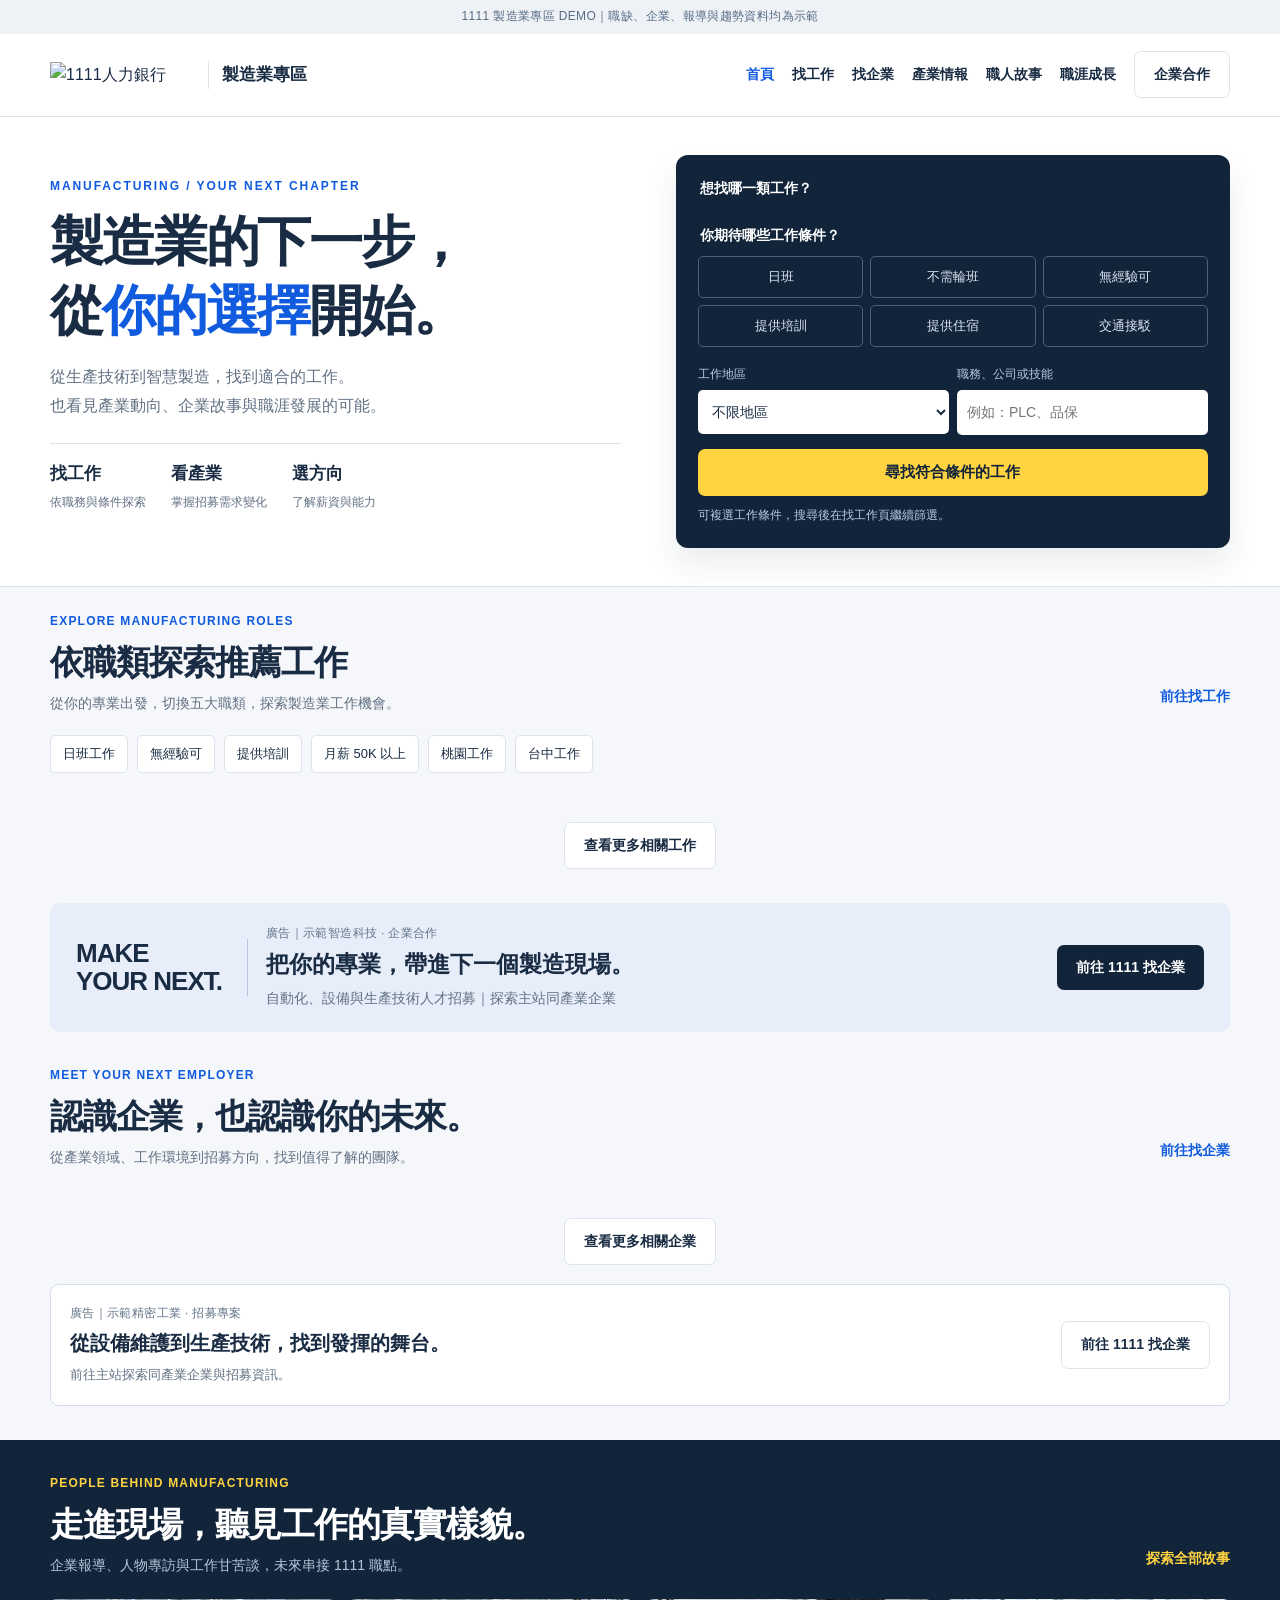
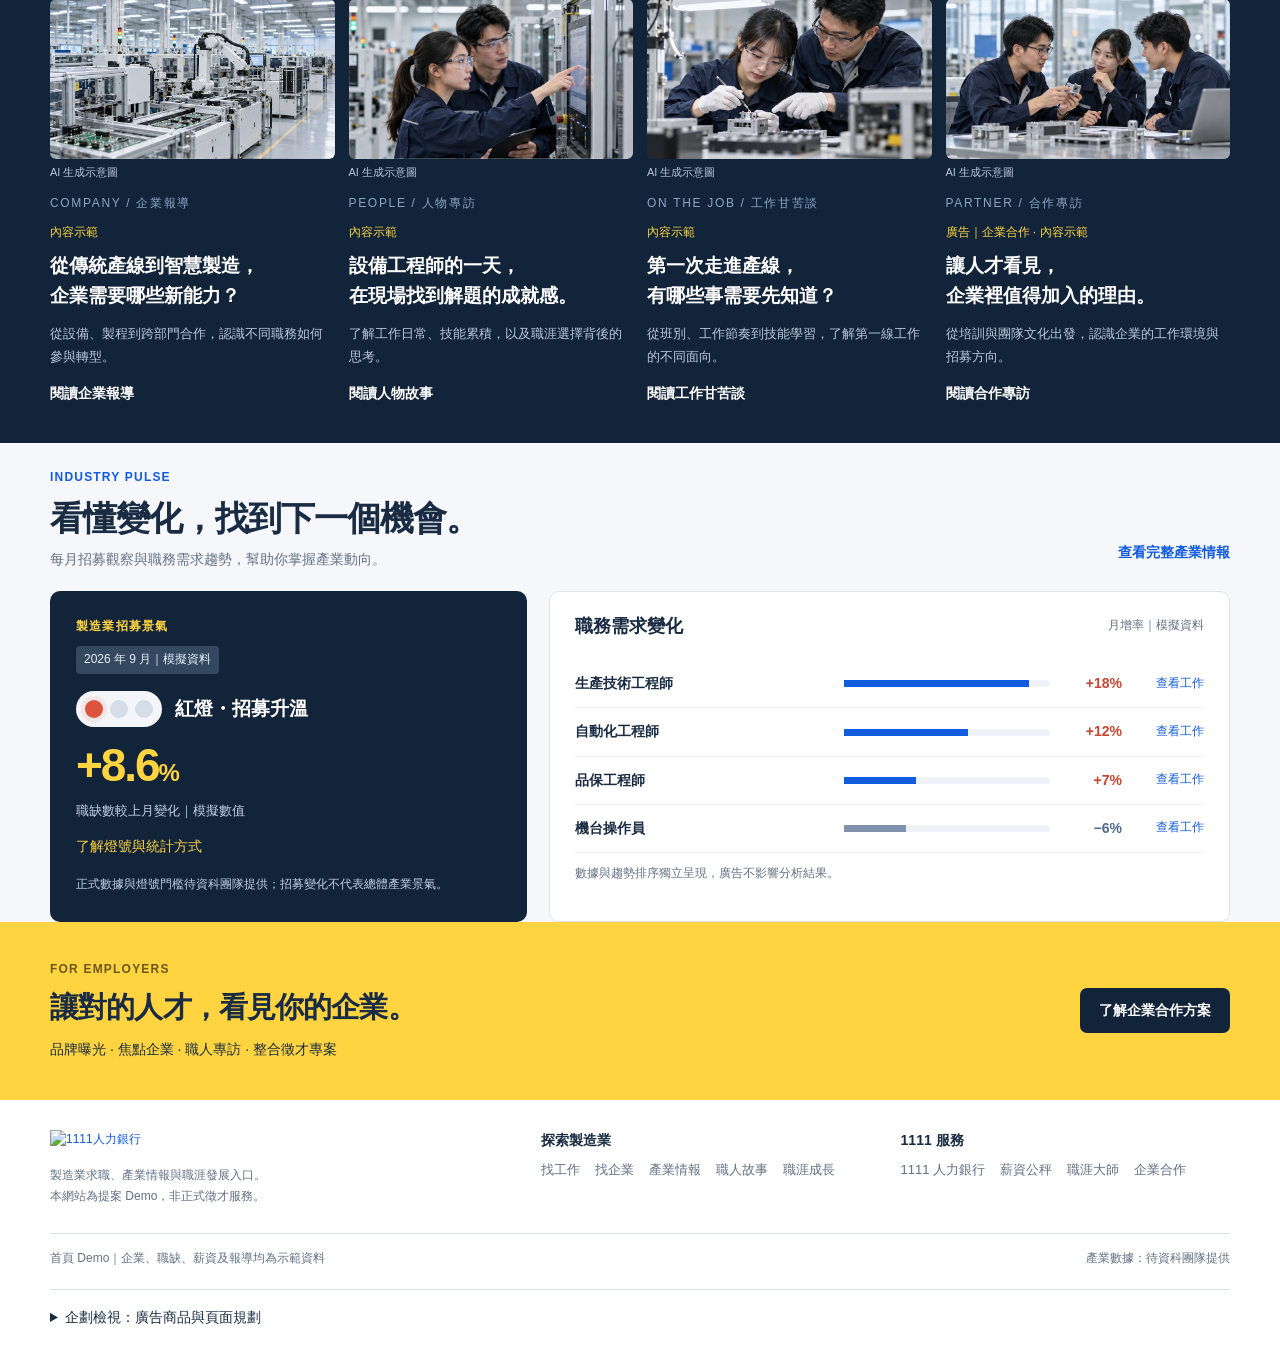
==== index.html @ cfe86ce2 "Add files via upload" ====
<!DOCTYPE html>
<html lang="zh-Hant">
<head>
<meta charset="UTF-8"><meta name="viewport" content="width=device-width, initial-scale=1">
<meta name="robots" content="noindex,nofollow"><meta name="description" content="1111 製造業專區 Demo：產業招募情報、職缺探索、企業故事與職涯成長。">
<title>1111 製造業專區｜製造業求職、產業情報與職涯發展</title>
<link rel="icon" href="data:image/svg+xml,%3Csvg xmlns='http://www.w3.org/2000/svg' viewBox='0 0 40 40'%3E%3Crect width='40' height='40' rx='8' fill='%2312243a'/%3E%3Ctext x='20' y='28' text-anchor='middle' font-family='sans-serif' font-size='25' font-weight='bold' fill='%23ffd440'%3EM%3C/text%3E%3C/svg%3E">
<style>

:root{--navy:#12243a;--blue:#115bdf;--yellow:#ffd440;--paper:#f3f5f8;--text:#192c43;--muted:#627184;--line:#dde4ed;--red:#c64430}*{box-sizing:border-box}html{scroll-behavior:smooth;scroll-padding-top:90px}body{margin:0;color:var(--text);background:#fff;font:16px/1.65 -apple-system,BlinkMacSystemFont,"Segoe UI","Noto Sans TC","Microsoft JhengHei",sans-serif}a{color:inherit;text-decoration:none}button,input,select{font:inherit}button,a,input,select{touch-action:manipulation}button{cursor:pointer}button:focus-visible,a:focus-visible,input:focus-visible,select:focus-visible,summary:focus-visible{outline:3px solid #eaa900;outline-offset:4px}button{border:0}h1,h2,h3,p{margin:0}h2{font-size:clamp(26px,3vw,34px);line-height:1.35;letter-spacing:-.03em}h3{font-size:20px;line-height:1.45}p{line-height:1.8}.wrap{width:min(1180px,calc(100% - 48px));margin:auto}.topnote{background:var(--navy);color:#d6e3f3;font-size:12px;padding:7px;text-align:center;letter-spacing:.03em}.header{position:sticky;top:0;z-index:20;background:rgba(255,255,255,.97);border-bottom:1px solid var(--line)}.headinner{min-height:78px;display:flex;align-items:center;justify-content:space-between;gap:20px}.brand{display:flex;align-items:center;gap:13px;flex-shrink:0}.logo{color:#d7262d;font-size:31px;font-weight:900;letter-spacing:-2px;line-height:1}.logo small{display:block;color:var(--text);font-size:10px;letter-spacing:2px;margin-top:6px}.brandtitle{border-left:1px solid var(--line);padding-left:13px;font-size:17px;font-weight:750}.nav{display:flex;align-items:center;gap:24px;font-size:14px;font-weight:650}.nav a:hover{color:var(--blue)}.btn{padding:11px 19px;border-radius:7px;display:inline-flex;justify-content:center;align-items:center;gap:8px;font-size:14px;font-weight:700;background:var(--navy);color:#fff;min-height:44px}.btn.blue{background:var(--blue)}.btn.yellow{background:var(--yellow);color:var(--navy)}.btn.outline{background:#fff;border:1px solid var(--line);color:var(--text)}.menu{display:none}.hero{background:var(--navy);color:#fff;padding:46px 0 35px}.herogrid{display:grid;grid-template-columns:1.4fr 1fr;gap:60px;align-items:center}.eyebrow{font-size:12px;letter-spacing:.16em;font-weight:750;color:#9aaec7;margin-bottom:15px}.hero h1{font-size:clamp(36px,4.6vw,57px);line-height:1.24;font-weight:850;letter-spacing:-.04em}.hero h1 span{color:var(--yellow)}.hero p{color:#c2cfde;margin-top:17px;max-width:560px}.herodata{border-left:1px solid #435469;padding:10px 0 10px 36px}.herodata .num{font-size:54px;line-height:1.2;letter-spacing:-.04em;font-weight:800;color:var(--yellow)}.herodata .num small{font-size:17px;color:#fff;letter-spacing:0;margin-left:10px}.herofoot{display:flex;gap:22px;margin-top:20px;font-size:14px;color:#c2cfde}.searchbox{margin-top:30px;padding:10px;background:white;border-radius:9px;display:grid;grid-template-columns:1.8fr 1fr auto;gap:10px;box-shadow:0 10px 25px #0002}.searchbox label{display:flex;align-items:center;gap:9px;color:var(--muted);padding-left:13px}.searchbox input,.searchbox select{width:100%;min-width:0;border:0;background:#fff;color:var(--text);padding:10px 4px;font-size:16px;outline-offset:0}.searchbox label+label{border-left:1px solid var(--line)}.popular{display:flex;gap:14px;flex-wrap:wrap;font-size:13px;color:#b8c8db;margin-top:15px;align-items:center}.popular button{padding:3px;background:transparent;color:#fff;font-size:13px;border-bottom:1px solid #536783}.main{background:var(--paper)}.brandad{background:#e6edf7;display:flex;align-items:center;justify-content:space-between;padding:25px 32px;border-radius:10px;gap:25px}.admark{font-size:12px;letter-spacing:.03em;color:#64758a;margin-bottom:5px}.brandad h3{font-size:24px}.brandad p{font-size:14px;color:var(--muted);margin-top:4px}.admonogram{font-size:36px;font-weight:850;border-right:1px solid #b5c5db;padding-right:25px;line-height:1.1;letter-spacing:-2px}.adleft{display:flex;gap:25px;align-items:center}.section{padding:58px 0}.section:first-child{padding-top:26px;padding-bottom:0}.sectop{display:flex;justify-content:space-between;align-items:flex-end;gap:20px;margin-bottom:25px}.sectop p{color:var(--muted);font-size:14px;margin-top:7px}.kicker{color:var(--blue);letter-spacing:.1em;font-size:12px;font-weight:800;margin-bottom:8px}.textlink{color:var(--blue);font-size:14px;font-weight:700;background:transparent;padding:8px 0;white-space:nowrap}.chip{font-size:12px;padding:4px 8px;border-radius:4px;background:#edf3fd;color:#315780;display:inline-block}.chip.ad{background:#fff2c9;color:#735606}.marketgrid{display:grid;grid-template-columns:.95fr 1.3fr;gap:22px}.panel{background:#fff;border:1px solid var(--line);border-radius:10px;padding:25px}.markethead{display:flex;justify-content:space-between;gap:8px;align-items:center;margin-bottom:21px}.markethead h3{font-size:18px}.lamp{display:flex;gap:13px;align-items:center}.lamps{display:flex;gap:7px;background:#f3f5f8;padding:9px;border-radius:30px}.lampdot{width:18px;height:18px;border-radius:50%;background:#d5dee8}.lampdot.hot{background:#dd543e;box-shadow:0 0 0 4px #dd543e19}.lampstrong{font-weight:750;font-size:23px}.bigvalue{font-size:52px;letter-spacing:-.045em;font-weight:800;line-height:1.25;margin-top:15px}.delta{color:var(--red);font-size:14px;font-weight:700}.fine{font-size:12px;color:var(--muted)}.spark{display:flex;height:88px;gap:14px;align-items:end;margin:19px 0 7px;border-bottom:1px solid var(--line)}.spark span{flex:1;background:#dce9fc;position:relative}.spark span:last-child{background:var(--blue)}.months{display:flex;justify-content:space-between;font-size:12px;color:var(--muted)}.trendrow{display:grid;grid-template-columns:135px 1fr 56px;gap:16px;align-items:center;padding:15px 0;border-bottom:1px solid #edf0f5;font-size:14px}.trendrow button{background:transparent;text-align:left;color:var(--text);padding:0;font-weight:650}.trendrow button:hover{color:var(--blue)}.track{background:#eff3f8;height:7px;border-radius:4px}.track i{display:block;height:100%;background:var(--blue);border-radius:4px}.rate{color:var(--red);text-align:right;font-weight:750}.rate.down{color:#506a8c}.method{font-size:12px;color:var(--muted);margin-top:15px}.tabs{display:flex;gap:8px;flex-wrap:wrap;margin-bottom:14px}.tabs button{background:#fff;color:#546274;padding:10px 16px;border:1px solid var(--line);border-radius:6px;font-size:14px}.tabs button[aria-pressed=true]{background:var(--navy);color:white;border-color:var(--navy)}.filters{display:flex;align-items:center;gap:18px;margin-bottom:21px;flex-wrap:wrap}.filters label{font-size:14px;display:flex;gap:7px;align-items:center}.filters input{width:16px;height:16px;accent-color:var(--blue)}.resultsnote{margin-left:auto;font-size:13px;color:var(--muted)}.jobgrid{display:grid;grid-template-columns:repeat(3,minmax(0,1fr));gap:16px}.job{background:white;border:1px solid var(--line);border-radius:9px;padding:23px;display:flex;flex-direction:column;align-items:flex-start;transition:transform .15s,box-shadow .15s}.job:hover{transform:translateY(-3px);box-shadow:0 10px 22px #163b6b0d}.job.sponsored{border-color:#e2cd85;background:#fffef8}.jobtop{display:flex;justify-content:space-between;gap:8px;width:100%;font-size:12px;color:var(--muted);margin-bottom:17px}.job h3{font-size:18px}.companyname{font-size:14px;color:var(--muted);margin:7px 0 12px}.salary{color:var(--blue);font-size:20px;font-weight:750;margin-bottom:10px}.jobmeta{font-size:13px;color:#67788b}.jobtags{display:flex;flex-wrap:wrap;gap:6px;margin:14px 0 20px}.jobtags span{padding:3px 7px;font-size:12px;background:#f2f5f9;color:#526579;border-radius:4px}.job .textlink{margin-top:auto}.empty{grid-column:1/-1;padding:35px;text-align:center;background:#fff;border:1px dashed var(--line);border-radius:9px}.salarystrip{display:grid;grid-template-columns:1fr 1fr;gap:30px;align-items:center;background:#e7edf7;border-radius:10px;padding:35px}.salarystrip p{font-size:14px;color:var(--muted);margin-top:10px}.salaryactions{display:flex;gap:12px;flex-wrap:wrap;justify-content:flex-end}.companies{display:grid;grid-template-columns:repeat(3,minmax(0,1fr));gap:18px}.companycard{border:1px solid var(--line);background:#fff;border-radius:10px;padding:24px}.companytop{display:flex;gap:12px;align-items:center;margin-bottom:20px}.letter{width:48px;height:48px;border:1px solid var(--line);border-radius:7px;display:grid;place-items:center;font-size:24px;font-weight:800;color:var(--blue);background:#f5f8fe}.companycard h3{font-size:19px}.companycard p{color:var(--muted);font-size:14px}.companybottom{border-top:1px solid var(--line);margin-top:20px;padding-top:13px;display:flex;align-items:center;justify-content:space-between;font-size:13px}.stories{background:var(--navy);color:#fff}.stories .kicker{color:var(--yellow)}.stories .sectop p{color:#b5c6db}.storygrid{display:grid;grid-template-columns:repeat(3,minmax(0,1fr));gap:25px}.story{padding:23px 0 0;border-top:2px solid #425a75}.story .category{font-size:12px;color:var(--yellow);margin-bottom:19px;display:block}.story h3{font-size:23px;min-height:66px}.story p{font-size:14px;color:#b8c9db;margin:15px 0 19px}.story button{color:#fff}.careergrid{display:grid;grid-template-columns:repeat(3,minmax(0,1fr));gap:20px}.careercard{padding:26px 0;border-top:2px solid var(--blue)}.careeridx{font-size:12px;letter-spacing:.12em;color:var(--muted);margin-bottom:14px}.careercard p{font-size:14px;color:var(--muted);margin:13px 0 20px}.sales{background:var(--yellow);padding:38px 0}.salesinner{display:flex;justify-content:space-between;align-items:center;gap:30px}.sales p{margin-top:10px;font-size:14px}.footer{background:#fff;padding:30px 0;color:var(--muted);font-size:12px}.footerrow{display:flex;justify-content:space-between;gap:20px;flex-wrap:wrap}.footer a{color:var(--blue)}details{margin-top:20px;border-top:1px solid var(--line);padding-top:16px}summary{cursor:pointer;color:var(--text);font-size:14px}table{border-collapse:collapse;width:100%;margin-top:16px;font-size:13px}td,th{text-align:left;border-bottom:1px solid var(--line);padding:11px}.tablewrap{overflow:auto}.skip{position:absolute;left:-9999px}.skip:focus{left:15px;top:15px;z-index:40;background:#fff;padding:10px}dialog{padding:0;border:0;border-radius:13px;max-width:600px;width:calc(100% - 30px);color:var(--text);max-height:85dvh;box-shadow:0 20px 80px #0003}dialog::backdrop{background:#0b1d36a8}.dialoghead{display:flex;justify-content:space-between;gap:20px;padding:23px 27px;border-bottom:1px solid var(--line)}.dialoghead h2{font-size:23px}.close{background:#eff3f8;border-radius:5px;padding:4px 11px;min-height:40px}.dialogbody{padding:25px 27px}.dialogbody p{margin-bottom:16px}.dialogbody ul{padding-left:22px}.dialogbody label{display:block;font-size:14px;margin:14px 0}.dialogbody input,.dialogbody select{width:100%;padding:10px;border:1px solid var(--line);border-radius:5px;margin-top:5px;background:white;color:var(--text)}.notice{background:#f1f5fb;padding:12px 16px;border-radius:6px;font-size:13px;margin-bottom:18px}.dialogactions{display:flex;gap:10px;flex-wrap:wrap;margin-top:20px}#inquiryStatus{margin-top:13px;font-size:14px;color:var(--blue)}@media(max-width:1000px){.nav{gap:14px}.brandtitle{font-size:15px}.herogrid{gap:25px}.herodata{padding-left:24px}.trendrow{grid-template-columns:110px 1fr 50px;gap:10px}}@media(max-width:780px){.nav{display:none;position:absolute;top:78px;left:0;right:0;background:#fff;padding:20px 24px;border-bottom:1px solid var(--line);flex-wrap:wrap}.nav.open{display:flex}.menu{display:inline-flex}.herogrid{grid-template-columns:1fr}.herodata{display:none}.hero{padding:35px 0 28px}.marketgrid{grid-template-columns:1fr}.jobgrid,.companies{grid-template-columns:repeat(2,minmax(0,1fr))}.storygrid,.careergrid{grid-template-columns:1fr}.story h3{min-height:0}.salarystrip{grid-template-columns:1fr}.salaryactions{justify-content:flex-start}.brandad{padding:24px}.admonogram{display:none}.salesinner{align-items:flex-start}.section{padding:40px 0}}@media(max-width:520px){.wrap{width:calc(100% - 32px)}.brandtitle{font-size:14px}.logo{font-size:27px}.searchbox{grid-template-columns:1fr}.searchbox label+label{border-left:0;border-top:1px solid var(--line)}.searchbox .btn{width:100%}.hero h1{font-size:36px}.hero p{font-size:14px}.brandad{display:block}.brandad .btn{margin-top:15px}.brandad h3{font-size:21px}.sectop{align-items:flex-start}.sectop .textlink{white-space:normal;max-width:90px;text-align:right;flex-shrink:0}.jobgrid,.companies{grid-template-columns:1fr}.panel{padding:21px}.markethead{flex-wrap:wrap}.trendrow{grid-template-columns:115px 1fr 51px;gap:7px}.salarystrip{padding:25px}.salesinner{display:block}.salesinner .btn{margin-top:20px}.resultsnote{width:100%;margin-left:0}.tabs button{padding:8px 11px}.bigvalue{font-size:45px}.footerrow{display:block}.footerrow p{margin-bottom:9px}}@media(prefers-reduced-motion:reduce){html{scroll-behavior:auto}.job{transition:none}}
.official-logo{display:block;width:138px;height:auto;flex-shrink:0}@media(max-width:1000px){.nav{gap:12px}.headinner{gap:12px}.official-logo{width:120px}}@media(max-width:520px){.official-logo{width:100px}.brand{gap:8px}.brandtitle{padding-left:8px;font-size:13px}.headinner{gap:8px}.menu{padding:9px 12px}}


/* 首頁 v2：多頁專區入口 */
body{background:#f5f7fa}.header{background:#fff}.headinner{min-height:82px}.nav{gap:18px}.nav a[aria-current=page]{color:var(--blue)}.official-logo{width:145px}.topnote{background:#eef2f7;color:#596c83}.hero{background:#fff;color:var(--text);padding:52px 0 48px;border-bottom:1px solid var(--line)}.herogrid{grid-template-columns:1.03fr 1fr;gap:55px;align-items:start}.hero h1{font-size:clamp(35px,4.2vw,54px);line-height:1.3;margin-top:8px}.hero h1 span{color:var(--blue)}.hero p{color:var(--muted);font-size:16px;max-width:470px}.hero .eyebrow{color:var(--blue);margin-bottom:10px}.hero-intro{padding-top:22px}.hero-caption{display:flex;gap:25px;margin-top:28px;border-top:1px solid var(--line);padding-top:22px}.hero-caption b{display:block;font-size:17px}.hero-caption span{font-size:12px;color:var(--muted)}.finder{background:var(--navy);padding:26px;border-radius:12px;color:#fff;box-shadow:0 16px 32px #152b4717}.finder fieldset{border:0;margin:0 0 15px;padding:0;min-width:0}.finder legend{font-size:14px;font-weight:750;margin-bottom:9px}.choice-grid{display:grid;grid-template-columns:repeat(3,minmax(0,1fr));gap:7px}.choice{display:block;position:relative;cursor:pointer}.choice input{position:absolute;left:10px;top:12px;opacity:0;width:1px;height:1px}.choice span{display:flex;align-items:center;justify-content:center;border:1px solid #4b607a;padding:9px 7px;border-radius:5px;font-size:13px;color:#dbe5f2;min-height:42px}.choice input:checked+span{background:var(--yellow);color:var(--navy);border-color:var(--yellow);font-weight:750}.choice input:focus-visible+span{outline:3px solid #fff;outline-offset:3px}.choice input:disabled+span{opacity:.5}.finder-bottom{display:grid;grid-template-columns:1fr 1fr;gap:8px;margin-top:18px}.finder input[type=search],.finder select{width:100%;min-width:0;background:#fff;border:0;border-radius:5px;color:var(--text);padding:11px 10px;font-size:14px;min-height:44px}.finder .label{font-size:12px;color:#b9c9df;display:block;margin-bottom:5px}.finder .btn{width:100%;margin-top:14px;font-size:15px}.finder .finder-note{font-size:12px;color:#b9c9df;margin-top:9px}.main{background:#f5f7fa}.section{padding:48px 0}.section:first-child{padding-top:25px}.adleft{gap:18px}.brandad{background:#e7eef9;min-height:126px}.admark{font-size:12px}.adnumber{font-size:12px;color:#607794;letter-spacing:.1em}.brandad .admonogram{font-size:26px;letter-spacing:-1px}.brandad h3{font-size:23px}.pulse{display:grid;grid-template-columns:1.05fr 1.5fr;gap:22px}.pulse-summary{background:var(--navy);color:#fff;padding:26px;border-radius:10px}.pulse-summary .kicker{color:var(--yellow)}.pulse-summary .bigvalue{color:var(--yellow);margin:10px 0 5px;font-size:46px}.pulse-summary p{color:#c0d0e3;font-size:13px}.pulse-summary .chip{background:#344860;color:#e7eff9}.pulse-summary a{color:var(--yellow);display:inline-block;margin-top:12px;font-size:14px}.pulse-table{padding:21px 25px}.trendrow{grid-template-columns:1.25fr 1fr 60px 70px;padding:12px 0;gap:12px}.trendrow a{font-weight:650}.trendrow .rowlink{color:var(--blue);font-size:12px;font-weight:500;text-align:right}.track i{border-radius:0}.trendrow .rate{font-size:14px}.pulse-table .method{margin-top:10px}.rolegrid{display:grid;grid-template-columns:repeat(6,minmax(0,1fr));gap:12px}.rolecard{background:#fff;padding:20px 14px;border:1px solid var(--line);border-radius:8px;display:flex;flex-direction:column;min-height:145px;transition:border-color .15s}.rolecard:hover{border-color:var(--blue)}.rolecard .roleindex{font-size:12px;letter-spacing:.08em;color:var(--blue);margin-bottom:19px}.rolecard h3{font-size:17px}.rolecard p{font-size:12px;color:var(--muted);margin-top:7px}.rolecard .rolebottom{color:var(--blue);font-size:12px;margin-top:auto;padding-top:13px}.jobgrid{grid-template-columns:repeat(3,minmax(0,1fr))}.job{padding:21px}.teaser-head{display:flex;justify-content:space-between;align-items:center;margin-bottom:19px;gap:15px}.teaser-head h3{font-size:20px}.teaser-head p{font-size:13px;color:var(--muted)}.job .textlink{display:block}.conditions{display:flex;gap:9px;flex-wrap:wrap;margin-bottom:19px}.conditions a{background:#fff;border:1px solid var(--line);padding:7px 12px;font-size:13px;border-radius:5px}.conditions a:hover{border-color:var(--blue);color:var(--blue)}.companycard.featured{border-color:#d8c273;background:#fffdf5}.companycard .companybottom a{color:var(--blue);font-size:14px;font-weight:650}.companycard .companytop{margin-bottom:14px}.companyroles{display:flex;flex-wrap:wrap;gap:6px;margin:17px 0}.companyroles a{font-size:12px;background:#edf2f9;color:#526b8c;padding:4px 7px;border-radius:4px}.companycard .letter{background:#fff}.sectorlinks{display:flex;flex-wrap:wrap;gap:8px;margin-bottom:20px}.sectorlinks a{padding:7px 12px;border:1px solid var(--line);border-radius:5px;font-size:13px;background:#fff}.storygrid{grid-template-columns:1.15fr 1fr 1fr}.story{border-top:1px solid #425a75}.story .story-no{display:block;color:#8da5c5;font-size:12px;letter-spacing:.14em;margin-bottom:16px}.story h3{min-height:65px;font-size:22px}.story .textlink{color:#fff;display:inline-block}.story .category{margin-bottom:10px}.careergrid{grid-template-columns:1.1fr 1fr 1fr}.salaryfeature{background:#fff;border:1px solid var(--line);padding:25px;border-radius:9px}.salaryfeature .kicker{font-size:12px}.salaryfeature p{font-size:14px;color:var(--muted);margin:13px 0 20px}.careercard{padding:24px;border:1px solid var(--line);border-radius:9px;background:#fff}.careercard p{margin:12px 0 20px}.learning-tags{display:flex;gap:7px;flex-wrap:wrap;margin-bottom:16px}.learning-tags span{font-size:12px;background:#f0f4fa;padding:3px 7px;border-radius:4px}.adstrip{border:1px solid #d4deea;background:#fff;display:flex;justify-content:space-between;gap:25px;padding:24px;border-radius:9px;align-items:center;margin-top:25px}.adstrip h3{font-size:20px}.adstrip p{font-size:13px;color:var(--muted);margin-top:5px}.footergrid{display:grid;grid-template-columns:1.4fr 1fr 1fr;gap:30px}.footerlinks a{display:inline-block;margin-right:15px;margin-top:9px;font-size:13px;color:var(--muted)}.footergrid h3{font-size:14px;color:var(--text)}.footer .official-logo{width:145px;margin-bottom:15px}.footer .subfooter{border-top:1px solid var(--line);margin-top:25px;padding-top:15px;display:flex;justify-content:space-between;gap:20px;flex-wrap:wrap}.footer .fine{font-size:12px}.footer .subfooter a{font-size:12px}.sales .kicker{color:#6b5818}.salesinner h2{font-size:29px}.page-crumb{font-size:12px;color:var(--muted);margin-bottom:20px}.meta-inline{font-size:12px;color:var(--muted)}.jobtop .chip{font-size:11px}
@media(max-width:1100px){.nav{gap:11px;font-size:13px}.official-logo{width:125px}.brandtitle{font-size:15px}.nav .btn{padding:9px 12px}.herogrid{gap:30px}.rolegrid{grid-template-columns:repeat(3,minmax(0,1fr))}.rolecard{min-height:115px}.rolecard .roleindex{margin-bottom:12px}}
@media(max-width:850px){.nav{display:none;top:82px}.nav.open{display:flex}.menu{display:inline-flex}.herogrid{grid-template-columns:1fr;gap:30px}.hero-intro{padding-top:0}.hero h1{font-size:43px}.hero{padding:35px 0}.hero-caption{margin-top:20px;padding-top:15px}.pulse{grid-template-columns:1fr}.pulse-summary{display:block}.jobgrid,.companies{grid-template-columns:repeat(2,minmax(0,1fr))}.storygrid,.careergrid{grid-template-columns:1fr}.story h3{min-height:0}.footergrid{grid-template-columns:1fr 1fr}.footergrid>div:first-child{grid-column:1/-1}.salaryfeature{padding:24px}.section{padding:38px 0}}
@media(max-width:520px){.wrap{width:calc(100% - 32px)}.official-logo{width:105px}.brandtitle{font-size:13px}.hero h1{font-size:35px}.hero-intro p{font-size:14px}.hero-caption{gap:17px}.hero-caption b{font-size:15px}.hero-caption span{font-size:11px}.finder{padding:20px}.choice-grid{grid-template-columns:repeat(2,minmax(0,1fr))}.choice span{font-size:13px}.finder-bottom{grid-template-columns:1fr}.rolegrid{grid-template-columns:repeat(2,minmax(0,1fr))}.jobgrid,.companies{grid-template-columns:1fr}.sectop{display:block}.sectop .textlink{max-width:none;text-align:left;display:inline-block;margin-top:8px}.trendrow{grid-template-columns:1fr 50px 66px;gap:8px}.trendrow .track{display:none}.pulse-table{padding:20px}.brandad{padding:22px}.admonogram{display:none}.brandad h3{font-size:21px}.brandad .btn{margin-top:14px}.adstrip{display:block}.adstrip .btn{margin-top:15px}.teaser-head{display:block}.teaser-head a{display:inline-block;margin-top:7px}.footergrid{gap:22px}.salesinner h2{font-size:26px}.hero-caption span{font-size:12px}}


/* 精簡卡片密度：桌機四欄 */
.section{padding:34px 0}.sectop{margin-bottom:19px}.sectop p{margin-top:5px}.rolegrid,.jobgrid,.companies,.storygrid,.careergrid{grid-template-columns:repeat(4,minmax(0,1fr));gap:14px}.rolecard{padding:14px;min-height:106px}.rolecard .roleindex{margin-bottom:8px;font-size:11px}.rolecard h3{font-size:16px}.rolecard p{margin-top:3px}.rolecard .rolebottom{padding-top:7px}.job{padding:16px}.jobtop{margin-bottom:10px;flex-wrap:wrap;gap:5px}.job h3{font-size:17px}.companyname{margin:5px 0 8px}.salary{font-size:19px;margin-bottom:6px}.jobtags{margin:10px 0 10px;gap:5px}.job .textlink{padding:4px 0}.companycard{padding:16px}.companycard h3{font-size:17px}.companytop{gap:9px}.companycard .companytop{margin-bottom:9px}.companycard .letter{width:39px;height:39px;font-size:21px;flex-shrink:0}.companycard p{font-size:13px;line-height:1.7}.companyroles{margin:10px 0;gap:5px}.companybottom{margin-top:11px;padding-top:9px;gap:8px;flex-wrap:wrap}.companycard .companybottom a{font-size:13px}.story{padding-top:16px}.story .story-no{margin-bottom:9px}.story .category{margin-bottom:8px}.story h3{font-size:19px;min-height:0;line-height:1.6}.story p{margin:10px 0 10px;font-size:13px}.story .textlink{padding:4px 0}.careercard,.salaryfeature{padding:18px}.careeridx{margin-bottom:9px;font-size:11px}.careercard h3,.salaryfeature h3{font-size:19px}.careercard p,.salaryfeature p{font-size:13px;margin:9px 0 14px;line-height:1.75}.salaryfeature .btn,.careercard .btn{font-size:13px;padding:9px 12px}.adstrip{margin-top:19px;padding:19px}.brandad{padding:21px 26px;min-height:108px}.hero{padding:38px 0}.finder{padding:22px}.hero-caption{margin-top:22px;padding-top:16px}
@media(max-width:1100px){.nav{display:none;top:82px}.nav.open{display:flex}.menu{display:inline-flex}.jobgrid,.companies,.storygrid,.careergrid{grid-template-columns:repeat(2,minmax(0,1fr))}.rolegrid{grid-template-columns:repeat(4,minmax(0,1fr))}}
@media(max-width:650px){.rolegrid{grid-template-columns:repeat(2,minmax(0,1fr))}.jobgrid,.companies,.careergrid{grid-template-columns:repeat(2,minmax(0,1fr))}.storygrid{grid-template-columns:1fr}.section{padding:28px 0}.jobtop{font-size:11px}.companytop{flex-wrap:wrap}.brandad{padding:20px}.salary{font-size:17px}.companybottom{align-items:flex-start}.careercard .btn,.salaryfeature .btn{padding:9px 10px}.finder{padding:19px}}
@media(max-width:420px){.jobgrid,.companies,.careergrid{grid-template-columns:1fr}.companytop{flex-wrap:nowrap}.hero{padding:28px 0}.hero-caption{gap:14px}.finder{padding:18px}.section{padding:26px 0}}


/* 首頁 v4：職類優先與廣告推薦頁籤 */
.jobtabs{display:flex;gap:7px;flex-wrap:wrap;margin:18px 0 11px}.jobtabs button{background:#fff;border:1px solid var(--line);border-radius:5px;padding:10px 16px;color:var(--text);font-size:14px;font-weight:650;min-height:44px}.jobtabs button[aria-selected=true]{background:var(--navy);border-color:var(--navy);color:#fff}.jobs-more{display:flex;justify-content:center;margin-top:18px}#homeJobCount{margin-bottom:12px;font-size:12px;color:var(--muted)}.job.sponsored{background:#fff;border-color:var(--line)}.job.sponsored:hover{border-color:#c6ad50}.story-image-wrap{position:relative;margin:0 0 13px}.story-image{aspect-ratio:16/9;width:100%;background-image:url('assets/images/manufacturing-stories.png');background-size:200% 200%;background-repeat:no-repeat;background-color:#cad4e0;border-radius:6px}.image-factory{background-position:0 0}.image-engineers{background-position:100% 0}.image-training{background-position:0 100%}.image-team{background-position:100% 100%}.image-credit{font-size:11px;color:#b6c7de;display:block;margin-top:4px}.story{border-top:0;padding-top:0}.story .story-no{margin-top:7px}.story .category{font-size:12px}.stories .sectop{margin-bottom:21px}@media(max-width:520px){.jobtabs button{padding:9px 12px;font-size:13px}.story-image{aspect-ratio:16/9}.jobtabs{gap:6px}}

</style>
</head>

<body>
<a class="skip" href="#opportunities">跳至工作機會入口</a>
<div class="topnote">1111 製造業專區 DEMO｜職缺、企業、報導與趨勢資料均為示範</div>
<header class="header"><div class="wrap headinner"><a href="index.html" class="brand" aria-label="1111製造業專區首頁"><img class="official-logo" src="https://www.1111.com.tw/_nuxt/logo.B8-ho3f5.svg" alt="1111人力銀行"><span class="brandtitle">製造業專區</span></a><button class="btn outline menu" id="menuButton" aria-expanded="false" aria-controls="mainNav">選單</button><nav class="nav" id="mainNav" aria-label="主要導覽"><a href="index.html" aria-current="page">首頁</a><a href="jobs.html">找工作</a><a href="companies.html">找企業</a><a href="trends.html">產業情報</a><a href="articles.html">職人故事</a><a href="career.html">職涯成長</a><a class="btn outline" href="business.html">企業合作</a></nav></div></header>
<main>
<section class="hero"><div class="wrap herogrid"><div class="hero-intro"><div class="eyebrow">MANUFACTURING / YOUR NEXT CHAPTER</div><h1>製造業的下一步，<br>從<span>你的選擇</span>開始。</h1><p>從生產技術到智慧製造，找到適合的工作。<br>也看見產業動向、企業故事與職涯發展的可能。</p><div class="hero-caption"><div><b>找工作</b><span>依職務與條件探索</span></div><div><b>看產業</b><span>掌握招募需求變化</span></div><div><b>選方向</b><span>了解薪資與能力</span></div></div></div>
<form class="finder" action="jobs.html" method="get" id="homeSearch"><fieldset><legend>想找哪一類工作？</legend><div class="choice-grid" id="homeTopicChoices"></div></fieldset>
<fieldset><legend>你期待哪些工作條件？</legend><div class="choice-grid"><label class="choice"><input type="checkbox" name="conditions" value="day-shift"><span>日班</span></label><label class="choice"><input type="checkbox" name="conditions" value="no-rotation"><span>不需輪班</span></label><label class="choice"><input type="checkbox" name="conditions" value="entry-level"><span>無經驗可</span></label><label class="choice"><input type="checkbox" name="conditions" value="training"><span>提供培訓</span></label><label class="choice"><input type="checkbox" name="conditions" value="dormitory"><span>提供住宿</span></label><label class="choice"><input type="checkbox" name="conditions" value="shuttle"><span>交通接駁</span></label></div></fieldset>
<div class="finder-bottom"><label><span class="label">工作地區</span><select name="region" aria-label="工作地區"><option value="">不限地區</option><option>桃園市</option><option>新竹縣</option><option>新竹市</option><option>台中市</option><option>台南市</option><option>高雄市</option></select></label><label><span class="label">職務、公司或技能</span><input type="search" name="keyword" placeholder="例如：PLC、品保" aria-label="職務公司或技能關鍵字"></label></div><button class="btn yellow" type="submit">尋找符合條件的工作</button><p class="finder-note">可複選工作條件，搜尋後在找工作頁繼續篩選。</p></form></div></section>
<div class="main">
<section class="section" id="opportunities"><div class="wrap"><div class="sectop"><div><div class="kicker">EXPLORE MANUFACTURING ROLES</div><h2>依職類探索推薦工作</h2><p>從你的專業出發，切換五大職類，探索製造業工作機會。</p></div><a class="textlink" href="jobs.html">前往找工作</a></div><div><div class="conditions"><a href="jobs.html?conditions=day-shift">日班工作</a><a href="jobs.html?conditions=entry-level">無經驗可</a><a href="jobs.html?conditions=training">提供培訓</a><a href="jobs.html?salaryMin=50000">月薪 50K 以上</a><a href="jobs.html?region=桃園市">桃園工作</a><a href="jobs.html?region=台中市">台中工作</a></div><div class="jobtabs" role="tablist" aria-label="推薦工作職類" id="homeJobTabs"></div><p class="count" id="homeJobCount" role="status"></p><div class="jobgrid" id="homeJobs" role="tabpanel" aria-label="推薦工作"></div><div class="jobs-more"><a class="btn outline" id="homeJobsMore" href="jobs.html">查看更多相關工作</a></div></div></div></section>
<section class="section"><div class="wrap brandad"><div class="adleft"><div class="admonogram">MAKE<br>YOUR NEXT.</div><div><div class="admark">廣告｜示範智造科技 · 企業合作</div><h3>把你的專業，帶進下一個製造現場。</h3><p>自動化、設備與生產技術人才招募｜探索主站同產業企業</p></div></div><a class="btn" href="https://www.1111.com.tw/search/corp?t0=111200">前往 1111 找企業</a></div></section>
<section class="section" id="companies" style="padding-top:0"><div class="wrap"><div class="sectop"><div><div class="kicker">MEET YOUR NEXT EMPLOYER</div><h2>認識企業，也認識你的未來。</h2><p>從產業領域、工作環境到招募方向，找到值得了解的團隊。</p></div><a class="textlink" href="companies.html">前往找企業</a></div><div class="jobtabs" role="tablist" aria-label="推薦企業產業" id="homeCompanyTabs"></div><p class="count" id="homeCompanyCount" role="status"></p><div class="companies" id="homeCompanies" role="tabpanel" aria-label="推薦企業"></div><div class="jobs-more"><a class="btn outline" id="homeCompaniesMore" href="companies.html">查看更多相關企業</a></div><div class="adstrip"><div><div class="admark">廣告｜示範精密工業 · 招募專案</div><h3>從設備維護到生產技術，找到發揮的舞台。</h3><p>前往主站探索同產業企業與招募資訊。</p></div><a class="btn outline" href="https://www.1111.com.tw/search/corp?t0=111200">前往 1111 找企業</a></div></div></section>
</div>
<section class="section stories" id="stories"><div class="wrap"><div class="sectop"><div><div class="kicker">PEOPLE BEHIND MANUFACTURING</div><h2>走進現場，聽見工作的真實樣貌。</h2><p>企業報導、人物專訪與工作甘苦談，未來串接 1111 職點。</p></div><a class="textlink" style="color:var(--yellow)" href="articles.html">探索全部故事</a></div><div class="storygrid"><article class="story"><div class="story-image-wrap"><div class="story-image image-factory" role="img" aria-label="製造業工作場景 AI 示意圖"></div><span class="image-credit">AI 生成示意圖</span></div><span class="story-no">COMPANY / 企業報導</span><span class="category">內容示範</span><h3>從傳統產線到智慧製造，<br>企業需要哪些新能力？</h3><p>從設備、製程到跨部門合作，認識不同職務如何參與轉型。</p><a class="textlink" href="article.html?id=smart-factory">閱讀企業報導</a></article><article class="story"><div class="story-image-wrap"><div class="story-image image-engineers" role="img" aria-label="製造業工作場景 AI 示意圖"></div><span class="image-credit">AI 生成示意圖</span></div><span class="story-no">PEOPLE / 人物專訪</span><span class="category">內容示範</span><h3>設備工程師的一天，<br>在現場找到解題的成就感。</h3><p>了解工作日常、技能累積，以及職涯選擇背後的思考。</p><a class="textlink" href="article.html?id=equipment-engineer">閱讀人物故事</a></article><article class="story"><div class="story-image-wrap"><div class="story-image image-training" role="img" aria-label="製造業工作場景 AI 示意圖"></div><span class="image-credit">AI 生成示意圖</span></div><span class="story-no">ON THE JOB / 工作甘苦談</span><span class="category">內容示範</span><h3>第一次走進產線，<br>有哪些事需要先知道？</h3><p>從班別、工作節奏到技能學習，了解第一線工作的不同面向。</p><a class="textlink" href="article.html?id=first-production-job">閱讀工作甘苦談</a></article><article class="story"><div class="story-image-wrap"><div class="story-image image-team" role="img" aria-label="製造業工作場景 AI 示意圖"></div><span class="image-credit">AI 生成示意圖</span></div><span class="story-no">PARTNER / 合作專訪</span><span class="category">廣告｜企業合作 · 內容示範</span><h3>讓人才看見，<br>企業裡值得加入的理由。</h3><p>從培訓與團隊文化出發，認識企業的工作環境與招募方向。</p><a class="textlink" href="article.html?id=employer-story">閱讀合作專訪</a></article></div></div></section>
<div class="main">
<section class="section" id="market"><div class="wrap"><div class="sectop"><div><div class="kicker">INDUSTRY PULSE</div><h2>看懂變化，找到下一個機會。</h2><p>每月招募觀察與職務需求趨勢，幫助你掌握產業動向。</p></div><a class="textlink" href="trends.html">查看完整產業情報</a></div><div class="pulse"><article class="pulse-summary"><div class="kicker">製造業招募景氣</div><span class="chip">2026 年 9 月｜模擬資料</span><div class="lamp" style="margin-top:17px"><div class="lamps" aria-hidden="true"><span class="lampdot hot"></span><span class="lampdot"></span><span class="lampdot"></span></div><span style="font-size:19px;font-weight:750">紅燈・招募升溫</span></div><div class="bigvalue">+8.6<span style="font-size:24px">%</span></div><p>職缺數較上月變化｜模擬數值</p><a href="trends.html#method">了解燈號與統計方式</a><p style="font-size:12px;margin-top:15px">正式數據與燈號門檻待資科團隊提供；招募變化不代表總體產業景氣。</p></article><article class="panel pulse-table"><div class="markethead"><h3>職務需求變化</h3><span class="fine">月增率｜模擬資料</span></div><div class="trendrow"><a href="jobs.html?keyword=生產技術工程師">生產技術工程師</a><div class="track"><i style="width:90%"></i></div><span class="rate">+18%</span><a class="rowlink" href="jobs.html?keyword=生產技術工程師">查看工作</a></div><div class="trendrow"><a href="jobs.html?category=自動化">自動化工程師</a><div class="track"><i style="width:60%"></i></div><span class="rate">+12%</span><a class="rowlink" href="jobs.html?category=自動化">查看工作</a></div><div class="trendrow"><a href="jobs.html?category=品保品管">品保工程師</a><div class="track"><i style="width:35%"></i></div><span class="rate">+7%</span><a class="rowlink" href="jobs.html?category=品保品管">查看工作</a></div><div class="trendrow"><a href="jobs.html?keyword=機台操作">機台操作員</a><div class="track"><i style="width:30%;background:#8193ac"></i></div><span class="rate down">−6%</span><a class="rowlink" href="jobs.html?keyword=機台操作">查看工作</a></div><p class="method">數據與趨勢排序獨立呈現，廣告不影響分析結果。</p></article></div></div></section>
</div>

<section class="sales"><div class="wrap salesinner"><div><div class="kicker">FOR EMPLOYERS</div><h2>讓對的人才，看見你的企業。</h2><p>品牌曝光 · 焦點企業 · 職人專訪 · 整合徵才專案</p></div><a class="btn" href="business.html">了解企業合作方案</a></div></section>
</main>
<footer class="footer"><div class="wrap"><div class="footergrid"><div><a href="https://www.1111.com.tw/" target="_blank" rel="noopener noreferrer"><img class="official-logo" src="https://www.1111.com.tw/_nuxt/logo.B8-ho3f5.svg" alt="1111人力銀行"></a><p>製造業求職、產業情報與職涯發展入口。</p><p class="fine">本網站為提案 Demo，非正式徵才服務。</p></div><div><h3>探索製造業</h3><div class="footerlinks"><a href="jobs.html">找工作</a><a href="companies.html">找企業</a><a href="trends.html">產業情報</a><a href="articles.html">職人故事</a><a href="career.html">職涯成長</a></div></div><div><h3>1111 服務</h3><div class="footerlinks"><a href="https://www.1111.com.tw/" target="_blank" rel="noopener noreferrer">1111 人力銀行</a><a href="https://salary.1111.com.tw/17sp/" target="_blank" rel="noopener noreferrer">薪資公秤</a><a href="https://careermaster.1111.com.tw/" target="_blank" rel="noopener noreferrer">職涯大師</a><a href="business.html">企業合作</a></div></div></div><div class="subfooter"><span>首頁 Demo｜企業、職缺、薪資及報導均為示範資料</span><span>產業數據：待資科團隊提供</span></div><details><summary>企劃檢視：廣告商品與頁面規劃</summary><div class="tablewrap"><table><thead><tr><th>首頁版位</th><th>銷售商品</th><th>點擊目的地</th></tr></thead><tbody><tr><td>A01 首屏下品牌橫幅</td><td>品牌檔期／整合徵才專案</td><td>1111 主站企業</td></tr><tr><td>A02 職類頁籤推薦職缺</td><td>五組職類 × 八個曝光位置，可按職類／位置售賣</td><td>1111 主站職缺</td></tr><tr><td>A03 焦點企業</td><td>企業月包＋內容＋職缺</td><td>1111 主站企業</td></tr><tr><td>A04 企業招募專案橫幅</td><td>主題徵才曝光</td><td>1111 主站企業</td></tr><tr><td>A05 原生合作專訪</td><td>內容製作＋首頁露出</td><td>文章內頁＋企業與工作</td></tr></tbody></table></div><p style="margin-top:14px">完整找工作、找企業、產業情報、文章與職涯功能規劃為獨立頁面；首頁保留精選與導流。統計燈號與趨勢排序不作為付費曝光商品。</p></details></div></footer>
<script src="assets/data.js?v=topics-20261003"></script>
<script>
'use strict';
// 全站相同的 category / region / conditions / keyword 參數供後續獨立頁接續使用。
const escapeHTML=s=>String(s).replace(/[&<>"']/g,c=>({'&':'&amp;','<':'&lt;','>':'&gt;','"':'&quot;',"'":'&#39;'}[c]));
function jobsURL(params){return 'jobs.html?'+new URLSearchParams(params).toString();}

const HOME_DATA=window.DEMO_DATA,MAIN_LINKS=window.DEMO_LINKS;
document.getElementById('homeTopicChoices').innerHTML=HOME_DATA.topicGroups.map((g,i)=>`<label class="choice"><input type="radio" name="topic" value="${g.id}" ${i===0?'checked':''}><span>${escapeHTML(g.name)}</span></label>`).join('');
const tabList=document.getElementById('homeJobTabs');
let activeGroup='production';
function renderHomeJobs(groupId){
 const group=HOME_DATA.topicGroups.find(g=>g.id===groupId)||HOME_DATA.topicGroups[0]; activeGroup=group.id;
 tabList.innerHTML=HOME_DATA.topicGroups.map(g=>`<button type="button" role="tab" id="jobtab-${g.id}" aria-controls="homeJobs" aria-selected="${g.id===activeGroup}" tabindex="${g.id===activeGroup?'0':'-1'}" data-job-group="${g.id}">${g.name}</button>`).join('');
 const placements=HOME_DATA.homeJobPlacements[group.id];
 document.getElementById('homeJobs').setAttribute('aria-labelledby','jobtab-'+group.id);
 document.getElementById('homeJobCount').textContent=group.name+' · '+placements.length+' 個推薦曝光位置 · 示範廣告';
 document.getElementById('homeJobs').innerHTML=placements.map(p=>{const j=HOME_DATA.jobs.find(j=>j.id===p.job),c=HOME_DATA.companies.find(c=>c.id===j.company),detail=MAIN_LINKS.job(j);return `<article class="job sponsored" data-placement="${p.placement}"><div class="jobtop"><span>${j.region}</span><span class="chip ad">廣告｜推薦職缺</span></div><h3><a href="${escapeHTML(detail)}">${escapeHTML(j.title)}</a></h3><p class="companyname"><a href="${escapeHTML(MAIN_LINKS.company(c))}">${c.name}</a></p><div class="salary">${j.min.toLocaleString('zh-TW')}–${j.max.toLocaleString('zh-TW')}<span style="font-size:12px;font-weight:400"> 元／月</span></div><p class="jobmeta">${j.shift} · ${j.experience}</p><div class="jobtags">${j.tags.map(t=>`<span>${escapeHTML(t)}</span>`).join('')}</div><a class="textlink" href="${escapeHTML(detail)}">前往 1111 找相關工作</a></article>`;}).join('');
 document.getElementById('homeJobsMore').href='jobs.html?'+new URLSearchParams({topic:group.id}).toString();
}
tabList.addEventListener('click',e=>{const b=e.target.closest('[data-job-group]');if(b){renderHomeJobs(b.dataset.jobGroup);document.getElementById('jobtab-'+activeGroup).focus();}});
tabList.addEventListener('keydown',e=>{if(!['ArrowLeft','ArrowRight','Home','End'].includes(e.key))return;e.preventDefault();const groups=HOME_DATA.topicGroups,index=groups.findIndex(g=>g.id===activeGroup);let next=e.key==='Home'?0:e.key==='End'?groups.length-1:(index+(e.key==='ArrowRight'?1:-1)+groups.length)%groups.length;renderHomeJobs(groups[next].id);document.getElementById('jobtab-'+activeGroup).focus();});
renderHomeJobs(activeGroup);
const companyTabs=document.getElementById('homeCompanyTabs');
let activeIndustry='smart';
function renderHomeCompanies(groupId){
 const group=HOME_DATA.homeCompanyGroups.find(g=>g.id===groupId)||HOME_DATA.homeCompanyGroups[0];activeIndustry=group.id;
 companyTabs.innerHTML=HOME_DATA.homeCompanyGroups.map(g=>`<button type="button" role="tab" id="companytab-${g.id}" aria-controls="homeCompanies" aria-selected="${g.id===activeIndustry}" tabindex="${g.id===activeIndustry?'0':'-1'}" data-company-group="${g.id}">${g.name}</button>`).join('');
 const placements=HOME_DATA.homeCompanyPlacements[group.id];
 document.getElementById('homeCompanies').setAttribute('aria-labelledby','companytab-'+group.id);
 document.getElementById('homeCompanyCount').textContent=group.name+' · '+placements.length+' 個推薦曝光位置 · 企業均為示範';
 document.getElementById('homeCompanies').innerHTML=placements.map(p=>{const c=HOME_DATA.companies.find(c=>c.id===p.company);return `<article class="companycard featured" data-placement="${p.placement}"><div class="companytop"><span class="letter" aria-hidden="true">${escapeHTML(c.letter)}</span><div><h3><a href="${escapeHTML(MAIN_LINKS.company(c))}">${escapeHTML(c.name)}</a></h3><span class="fine">${escapeHTML(c.industry)} · ${escapeHTML(c.region)}</span></div></div><span class="chip ad">廣告｜焦點企業</span><p style="margin-top:9px">探索${escapeHTML(c.industry)}的職務方向與招募機會。</p><div class="companyroles">${c.roles.map(r=>`<a href="${escapeHTML(MAIN_LINKS.categoryJobs(r))}">${escapeHTML(r)}</a>`).join('')}</div><div class="companybottom"><a href="${escapeHTML(MAIN_LINKS.company(c))}">1111 同產業企業 ↗</a><a href="${escapeHTML(MAIN_LINKS.industryJobs(c))}">相關工作 ↗</a></div></article>`;}).join('');
 document.getElementById('homeCompaniesMore').href='companies.html?'+new URLSearchParams({industry:group.name});
}
companyTabs.addEventListener('click',e=>{const b=e.target.closest('[data-company-group]');if(b){renderHomeCompanies(b.dataset.companyGroup);document.getElementById('companytab-'+activeIndustry).focus();}});
companyTabs.addEventListener('keydown',e=>{if(!['ArrowLeft','ArrowRight','Home','End'].includes(e.key))return;e.preventDefault();const groups=HOME_DATA.homeCompanyGroups,index=groups.findIndex(g=>g.id===activeIndustry),next=e.key==='Home'?0:e.key==='End'?groups.length-1:(index+(e.key==='ArrowRight'?1:-1)+groups.length)%groups.length;renderHomeCompanies(groups[next].id);document.getElementById('companytab-'+activeIndustry).focus();});
renderHomeCompanies(activeIndustry);
const menuButton=document.getElementById('menuButton'),nav=document.getElementById('mainNav');menuButton.addEventListener('click',()=>{const open=nav.classList.toggle('open');menuButton.setAttribute('aria-expanded',String(open));});nav.addEventListener('click',e=>{if(e.target.closest('a')){nav.classList.remove('open');menuButton.setAttribute('aria-expanded','false');}});document.addEventListener('keydown',e=>{if(e.key==='Escape'){nav.classList.remove('open');menuButton.setAttribute('aria-expanded','false');menuButton.focus();}});
</script>
<noscript><p style="padding:20px">請開啟 JavaScript 顯示精選企業與職缺；搜尋入口及其他導覽連結仍可使用。</p></noscript>
</body></html>
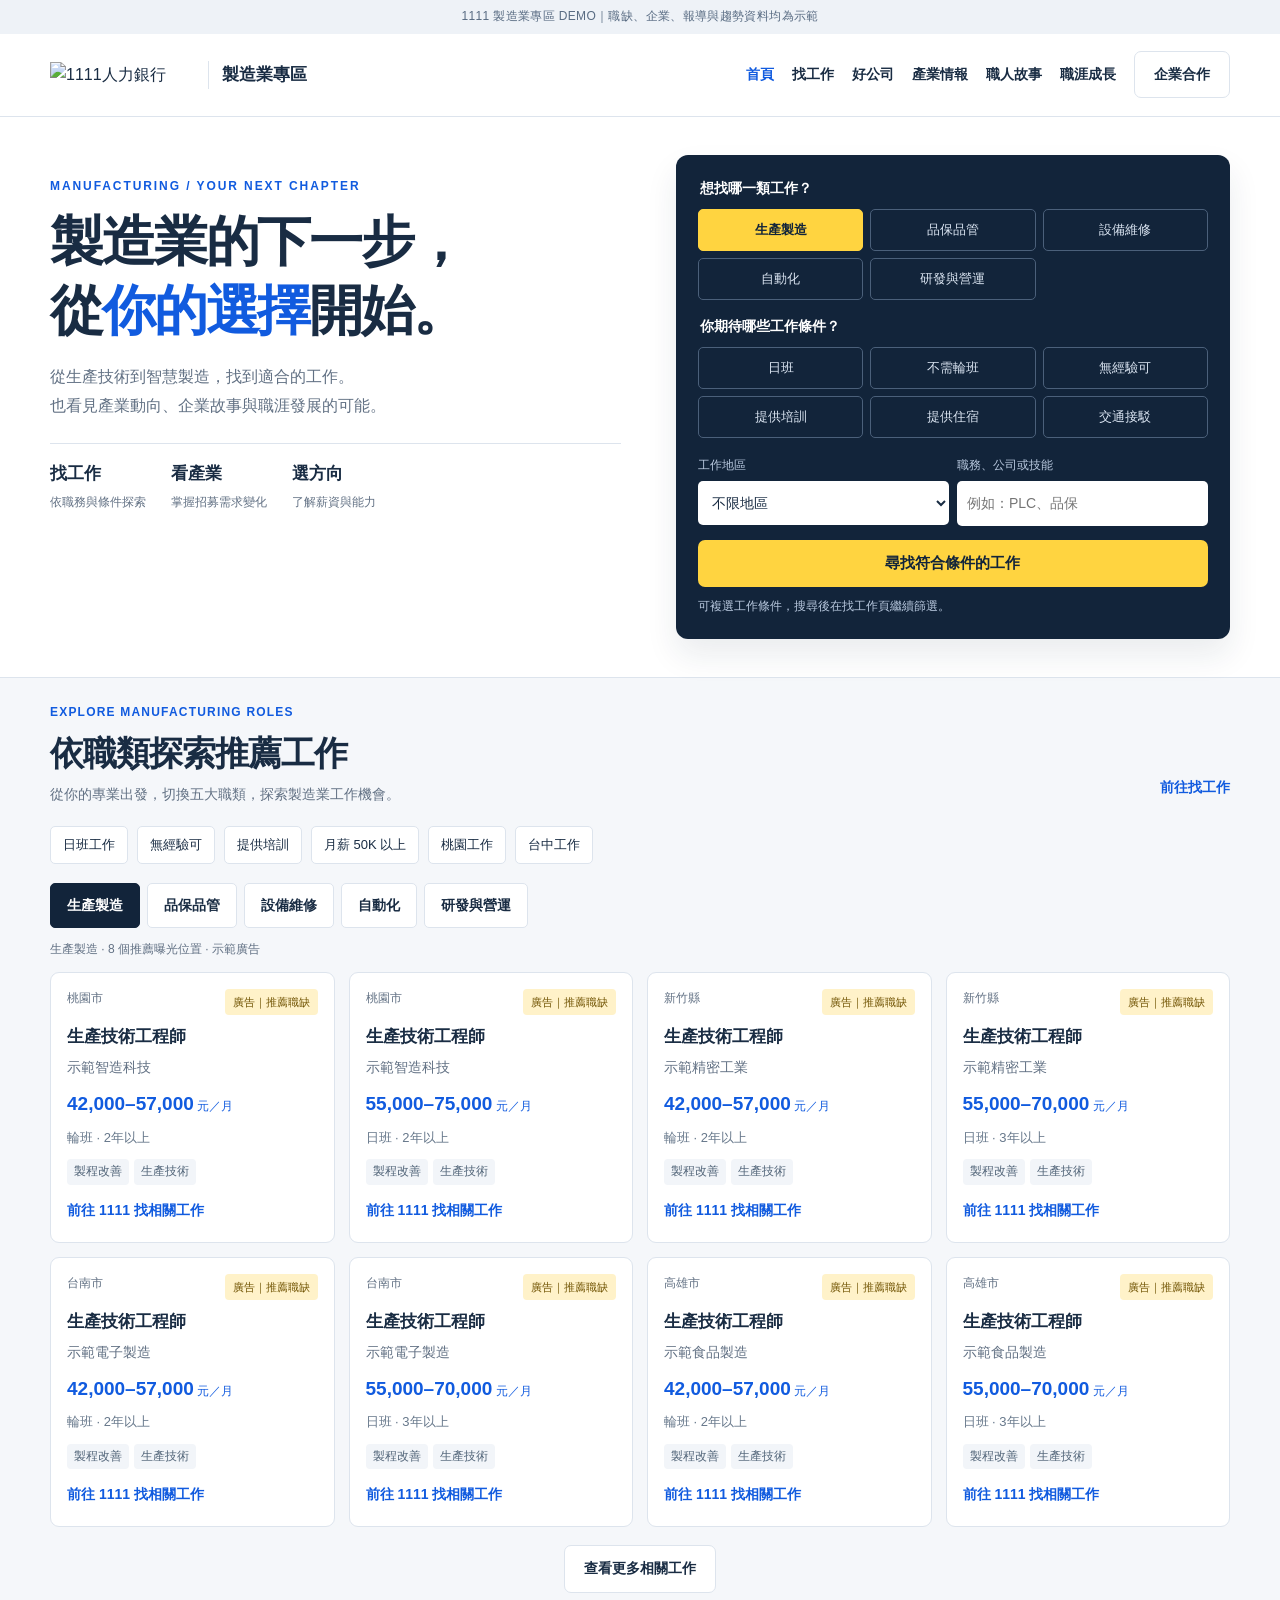
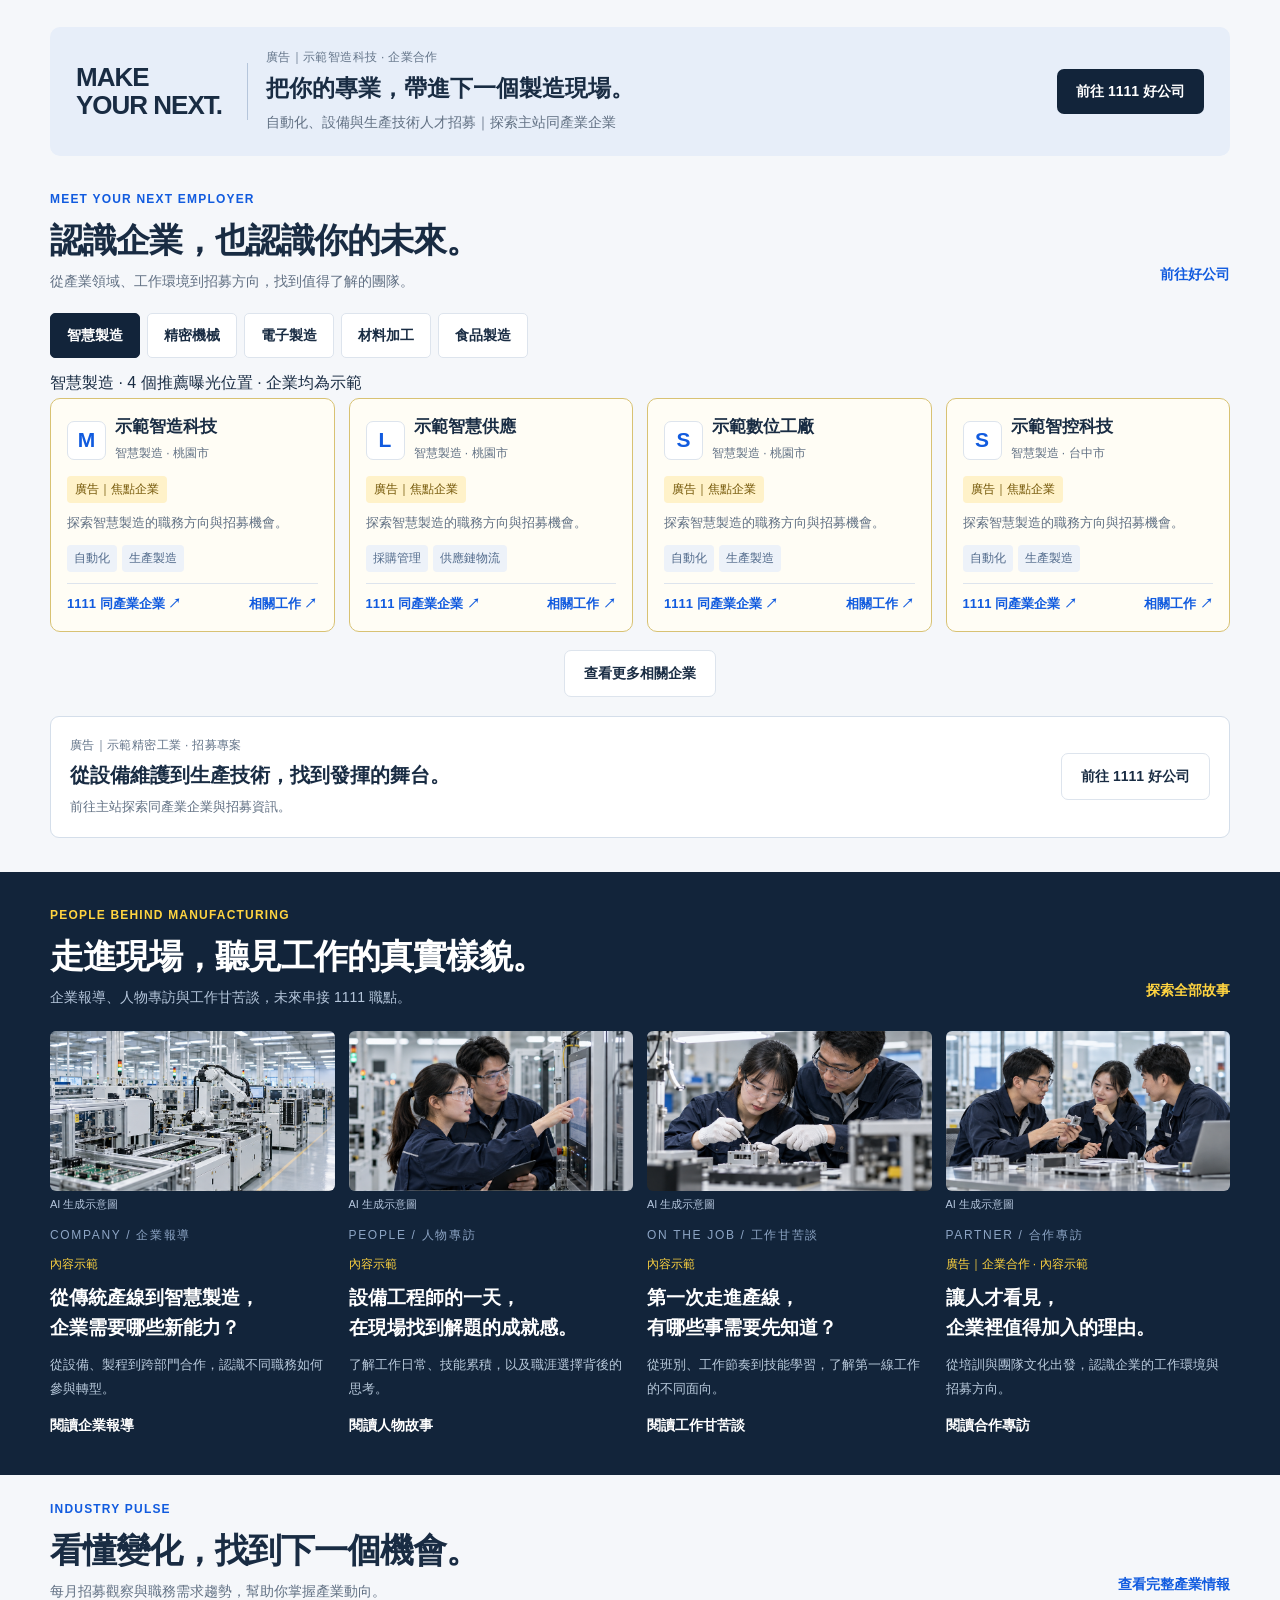
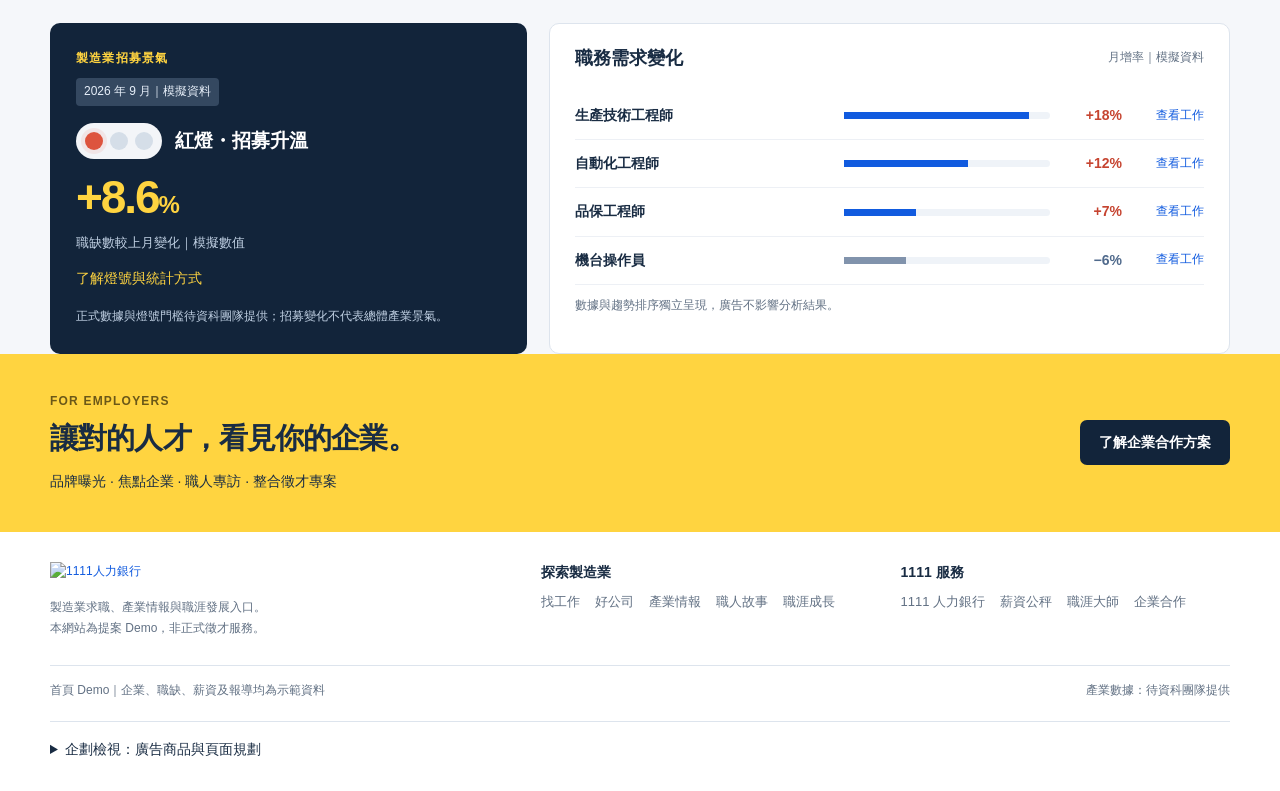
==== commit 5040b728: "Add files via upload" ====
--- a/index.html
+++ b/index.html
@@ -34,7 +34,7 @@
 <body>
 <a class="skip" href="#opportunities">跳至工作機會入口</a>
 <div class="topnote">1111 製造業專區 DEMO｜職缺、企業、報導與趨勢資料均為示範</div>
-<header class="header"><div class="wrap headinner"><a href="index.html" class="brand" aria-label="1111製造業專區首頁"><img class="official-logo" src="https://www.1111.com.tw/_nuxt/logo.B8-ho3f5.svg" alt="1111人力銀行"><span class="brandtitle">製造業專區</span></a><button class="btn outline menu" id="menuButton" aria-expanded="false" aria-controls="mainNav">選單</button><nav class="nav" id="mainNav" aria-label="主要導覽"><a href="index.html" aria-current="page">首頁</a><a href="jobs.html">找工作</a><a href="companies.html">找企業</a><a href="trends.html">產業情報</a><a href="articles.html">職人故事</a><a href="career.html">職涯成長</a><a class="btn outline" href="business.html">企業合作</a></nav></div></header>
+<header class="header"><div class="wrap headinner"><a href="index.html" class="brand" aria-label="1111製造業專區首頁"><img class="official-logo" src="https://www.1111.com.tw/_nuxt/logo.B8-ho3f5.svg" alt="1111人力銀行"><span class="brandtitle">製造業專區</span></a><button class="btn outline menu" id="menuButton" aria-expanded="false" aria-controls="mainNav">選單</button><nav class="nav" id="mainNav" aria-label="主要導覽"><a href="index.html" aria-current="page">首頁</a><a href="jobs.html">找工作</a><a href="companies.html">好公司</a><a href="trends.html">產業情報</a><a href="articles.html">職人故事</a><a href="career.html">職涯成長</a><a class="btn outline" href="business.html">企業合作</a></nav></div></header>
 <main>
 <section class="hero"><div class="wrap herogrid"><div class="hero-intro"><div class="eyebrow">MANUFACTURING / YOUR NEXT CHAPTER</div><h1>製造業的下一步，<br>從<span>你的選擇</span>開始。</h1><p>從生產技術到智慧製造，找到適合的工作。<br>也看見產業動向、企業故事與職涯發展的可能。</p><div class="hero-caption"><div><b>找工作</b><span>依職務與條件探索</span></div><div><b>看產業</b><span>掌握招募需求變化</span></div><div><b>選方向</b><span>了解薪資與能力</span></div></div></div>
 <form class="finder" action="jobs.html" method="get" id="homeSearch"><fieldset><legend>想找哪一類工作？</legend><div class="choice-grid" id="homeTopicChoices"></div></fieldset>
@@ -42,8 +42,8 @@
 <div class="finder-bottom"><label><span class="label">工作地區</span><select name="region" aria-label="工作地區"><option value="">不限地區</option><option>桃園市</option><option>新竹縣</option><option>新竹市</option><option>台中市</option><option>台南市</option><option>高雄市</option></select></label><label><span class="label">職務、公司或技能</span><input type="search" name="keyword" placeholder="例如：PLC、品保" aria-label="職務公司或技能關鍵字"></label></div><button class="btn yellow" type="submit">尋找符合條件的工作</button><p class="finder-note">可複選工作條件，搜尋後在找工作頁繼續篩選。</p></form></div></section>
 <div class="main">
 <section class="section" id="opportunities"><div class="wrap"><div class="sectop"><div><div class="kicker">EXPLORE MANUFACTURING ROLES</div><h2>依職類探索推薦工作</h2><p>從你的專業出發，切換五大職類，探索製造業工作機會。</p></div><a class="textlink" href="jobs.html">前往找工作</a></div><div><div class="conditions"><a href="jobs.html?conditions=day-shift">日班工作</a><a href="jobs.html?conditions=entry-level">無經驗可</a><a href="jobs.html?conditions=training">提供培訓</a><a href="jobs.html?salaryMin=50000">月薪 50K 以上</a><a href="jobs.html?region=桃園市">桃園工作</a><a href="jobs.html?region=台中市">台中工作</a></div><div class="jobtabs" role="tablist" aria-label="推薦工作職類" id="homeJobTabs"></div><p class="count" id="homeJobCount" role="status"></p><div class="jobgrid" id="homeJobs" role="tabpanel" aria-label="推薦工作"></div><div class="jobs-more"><a class="btn outline" id="homeJobsMore" href="jobs.html">查看更多相關工作</a></div></div></div></section>
-<section class="section"><div class="wrap brandad"><div class="adleft"><div class="admonogram">MAKE<br>YOUR NEXT.</div><div><div class="admark">廣告｜示範智造科技 · 企業合作</div><h3>把你的專業，帶進下一個製造現場。</h3><p>自動化、設備與生產技術人才招募｜探索主站同產業企業</p></div></div><a class="btn" href="https://www.1111.com.tw/search/corp?t0=111200">前往 1111 找企業</a></div></section>
-<section class="section" id="companies" style="padding-top:0"><div class="wrap"><div class="sectop"><div><div class="kicker">MEET YOUR NEXT EMPLOYER</div><h2>認識企業，也認識你的未來。</h2><p>從產業領域、工作環境到招募方向，找到值得了解的團隊。</p></div><a class="textlink" href="companies.html">前往找企業</a></div><div class="jobtabs" role="tablist" aria-label="推薦企業產業" id="homeCompanyTabs"></div><p class="count" id="homeCompanyCount" role="status"></p><div class="companies" id="homeCompanies" role="tabpanel" aria-label="推薦企業"></div><div class="jobs-more"><a class="btn outline" id="homeCompaniesMore" href="companies.html">查看更多相關企業</a></div><div class="adstrip"><div><div class="admark">廣告｜示範精密工業 · 招募專案</div><h3>從設備維護到生產技術，找到發揮的舞台。</h3><p>前往主站探索同產業企業與招募資訊。</p></div><a class="btn outline" href="https://www.1111.com.tw/search/corp?t0=111200">前往 1111 找企業</a></div></div></section>
+<section class="section"><div class="wrap brandad"><div class="adleft"><div class="admonogram">MAKE<br>YOUR NEXT.</div><div><div class="admark">廣告｜示範智造科技 · 企業合作</div><h3>把你的專業，帶進下一個製造現場。</h3><p>自動化、設備與生產技術人才招募｜探索主站同產業企業</p></div></div><a class="btn" href="https://www.1111.com.tw/search/corp?t0=111200">前往 1111 好公司</a></div></section>
+<section class="section" id="companies" style="padding-top:0"><div class="wrap"><div class="sectop"><div><div class="kicker">MEET YOUR NEXT EMPLOYER</div><h2>認識企業，也認識你的未來。</h2><p>從產業領域、工作環境到招募方向，找到值得了解的團隊。</p></div><a class="textlink" href="companies.html">前往好公司</a></div><div class="jobtabs" role="tablist" aria-label="推薦企業產業" id="homeCompanyTabs"></div><p class="count" id="homeCompanyCount" role="status"></p><div class="companies" id="homeCompanies" role="tabpanel" aria-label="推薦企業"></div><div class="jobs-more"><a class="btn outline" id="homeCompaniesMore" href="companies.html">查看更多相關企業</a></div><div class="adstrip"><div><div class="admark">廣告｜示範精密工業 · 招募專案</div><h3>從設備維護到生產技術，找到發揮的舞台。</h3><p>前往主站探索同產業企業與招募資訊。</p></div><a class="btn outline" href="https://www.1111.com.tw/search/corp?t0=111200">前往 1111 好公司</a></div></div></section>
 </div>
 <section class="section stories" id="stories"><div class="wrap"><div class="sectop"><div><div class="kicker">PEOPLE BEHIND MANUFACTURING</div><h2>走進現場，聽見工作的真實樣貌。</h2><p>企業報導、人物專訪與工作甘苦談，未來串接 1111 職點。</p></div><a class="textlink" style="color:var(--yellow)" href="articles.html">探索全部故事</a></div><div class="storygrid"><article class="story"><div class="story-image-wrap"><div class="story-image image-factory" role="img" aria-label="製造業工作場景 AI 示意圖"></div><span class="image-credit">AI 生成示意圖</span></div><span class="story-no">COMPANY / 企業報導</span><span class="category">內容示範</span><h3>從傳統產線到智慧製造，<br>企業需要哪些新能力？</h3><p>從設備、製程到跨部門合作，認識不同職務如何參與轉型。</p><a class="textlink" href="article.html?id=smart-factory">閱讀企業報導</a></article><article class="story"><div class="story-image-wrap"><div class="story-image image-engineers" role="img" aria-label="製造業工作場景 AI 示意圖"></div><span class="image-credit">AI 生成示意圖</span></div><span class="story-no">PEOPLE / 人物專訪</span><span class="category">內容示範</span><h3>設備工程師的一天，<br>在現場找到解題的成就感。</h3><p>了解工作日常、技能累積，以及職涯選擇背後的思考。</p><a class="textlink" href="article.html?id=equipment-engineer">閱讀人物故事</a></article><article class="story"><div class="story-image-wrap"><div class="story-image image-training" role="img" aria-label="製造業工作場景 AI 示意圖"></div><span class="image-credit">AI 生成示意圖</span></div><span class="story-no">ON THE JOB / 工作甘苦談</span><span class="category">內容示範</span><h3>第一次走進產線，<br>有哪些事需要先知道？</h3><p>從班別、工作節奏到技能學習，了解第一線工作的不同面向。</p><a class="textlink" href="article.html?id=first-production-job">閱讀工作甘苦談</a></article><article class="story"><div class="story-image-wrap"><div class="story-image image-team" role="img" aria-label="製造業工作場景 AI 示意圖"></div><span class="image-credit">AI 生成示意圖</span></div><span class="story-no">PARTNER / 合作專訪</span><span class="category">廣告｜企業合作 · 內容示範</span><h3>讓人才看見，<br>企業裡值得加入的理由。</h3><p>從培訓與團隊文化出發，認識企業的工作環境與招募方向。</p><a class="textlink" href="article.html?id=employer-story">閱讀合作專訪</a></article></div></div></section>
 <div class="main">
@@ -52,7 +52,7 @@
 
 <section class="sales"><div class="wrap salesinner"><div><div class="kicker">FOR EMPLOYERS</div><h2>讓對的人才，看見你的企業。</h2><p>品牌曝光 · 焦點企業 · 職人專訪 · 整合徵才專案</p></div><a class="btn" href="business.html">了解企業合作方案</a></div></section>
 </main>
-<footer class="footer"><div class="wrap"><div class="footergrid"><div><a href="https://www.1111.com.tw/" target="_blank" rel="noopener noreferrer"><img class="official-logo" src="https://www.1111.com.tw/_nuxt/logo.B8-ho3f5.svg" alt="1111人力銀行"></a><p>製造業求職、產業情報與職涯發展入口。</p><p class="fine">本網站為提案 Demo，非正式徵才服務。</p></div><div><h3>探索製造業</h3><div class="footerlinks"><a href="jobs.html">找工作</a><a href="companies.html">找企業</a><a href="trends.html">產業情報</a><a href="articles.html">職人故事</a><a href="career.html">職涯成長</a></div></div><div><h3>1111 服務</h3><div class="footerlinks"><a href="https://www.1111.com.tw/" target="_blank" rel="noopener noreferrer">1111 人力銀行</a><a href="https://salary.1111.com.tw/17sp/" target="_blank" rel="noopener noreferrer">薪資公秤</a><a href="https://careermaster.1111.com.tw/" target="_blank" rel="noopener noreferrer">職涯大師</a><a href="business.html">企業合作</a></div></div></div><div class="subfooter"><span>首頁 Demo｜企業、職缺、薪資及報導均為示範資料</span><span>產業數據：待資科團隊提供</span></div><details><summary>企劃檢視：廣告商品與頁面規劃</summary><div class="tablewrap"><table><thead><tr><th>首頁版位</th><th>銷售商品</th><th>點擊目的地</th></tr></thead><tbody><tr><td>A01 首屏下品牌橫幅</td><td>品牌檔期／整合徵才專案</td><td>1111 主站企業</td></tr><tr><td>A02 職類頁籤推薦職缺</td><td>五組職類 × 八個曝光位置，可按職類／位置售賣</td><td>1111 主站職缺</td></tr><tr><td>A03 焦點企業</td><td>企業月包＋內容＋職缺</td><td>1111 主站企業</td></tr><tr><td>A04 企業招募專案橫幅</td><td>主題徵才曝光</td><td>1111 主站企業</td></tr><tr><td>A05 原生合作專訪</td><td>內容製作＋首頁露出</td><td>文章內頁＋企業與工作</td></tr></tbody></table></div><p style="margin-top:14px">完整找工作、找企業、產業情報、文章與職涯功能規劃為獨立頁面；首頁保留精選與導流。統計燈號與趨勢排序不作為付費曝光商品。</p></details></div></footer>
+<footer class="footer"><div class="wrap"><div class="footergrid"><div><a href="https://www.1111.com.tw/" target="_blank" rel="noopener noreferrer"><img class="official-logo" src="https://www.1111.com.tw/_nuxt/logo.B8-ho3f5.svg" alt="1111人力銀行"></a><p>製造業求職、產業情報與職涯發展入口。</p><p class="fine">本網站為提案 Demo，非正式徵才服務。</p></div><div><h3>探索製造業</h3><div class="footerlinks"><a href="jobs.html">找工作</a><a href="companies.html">好公司</a><a href="trends.html">產業情報</a><a href="articles.html">職人故事</a><a href="career.html">職涯成長</a></div></div><div><h3>1111 服務</h3><div class="footerlinks"><a href="https://www.1111.com.tw/" target="_blank" rel="noopener noreferrer">1111 人力銀行</a><a href="https://salary.1111.com.tw/17sp/" target="_blank" rel="noopener noreferrer">薪資公秤</a><a href="https://careermaster.1111.com.tw/" target="_blank" rel="noopener noreferrer">職涯大師</a><a href="business.html">企業合作</a></div></div></div><div class="subfooter"><span>首頁 Demo｜企業、職缺、薪資及報導均為示範資料</span><span>產業數據：待資科團隊提供</span></div><details><summary>企劃檢視：廣告商品與頁面規劃</summary><div class="tablewrap"><table><thead><tr><th>首頁版位</th><th>銷售商品</th><th>點擊目的地</th></tr></thead><tbody><tr><td>A01 首屏下品牌橫幅</td><td>品牌檔期／整合徵才專案</td><td>1111 主站企業</td></tr><tr><td>A02 職類頁籤推薦職缺</td><td>五組職類 × 八個曝光位置，可按職類／位置售賣</td><td>1111 主站職缺</td></tr><tr><td>A03 焦點企業</td><td>企業月包＋內容＋職缺</td><td>1111 主站企業</td></tr><tr><td>A04 企業招募專案橫幅</td><td>主題徵才曝光</td><td>1111 主站企業</td></tr><tr><td>A05 原生合作專訪</td><td>內容製作＋首頁露出</td><td>文章內頁＋企業與工作</td></tr></tbody></table></div><p style="margin-top:14px">完整找工作、好公司、產業情報、文章與職涯功能規劃為獨立頁面；首頁保留精選與導流。統計燈號與趨勢排序不作為付費曝光商品。</p></details></div></footer>
 <script src="assets/data.js?v=topics-20261003"></script>
 <script>
 'use strict';
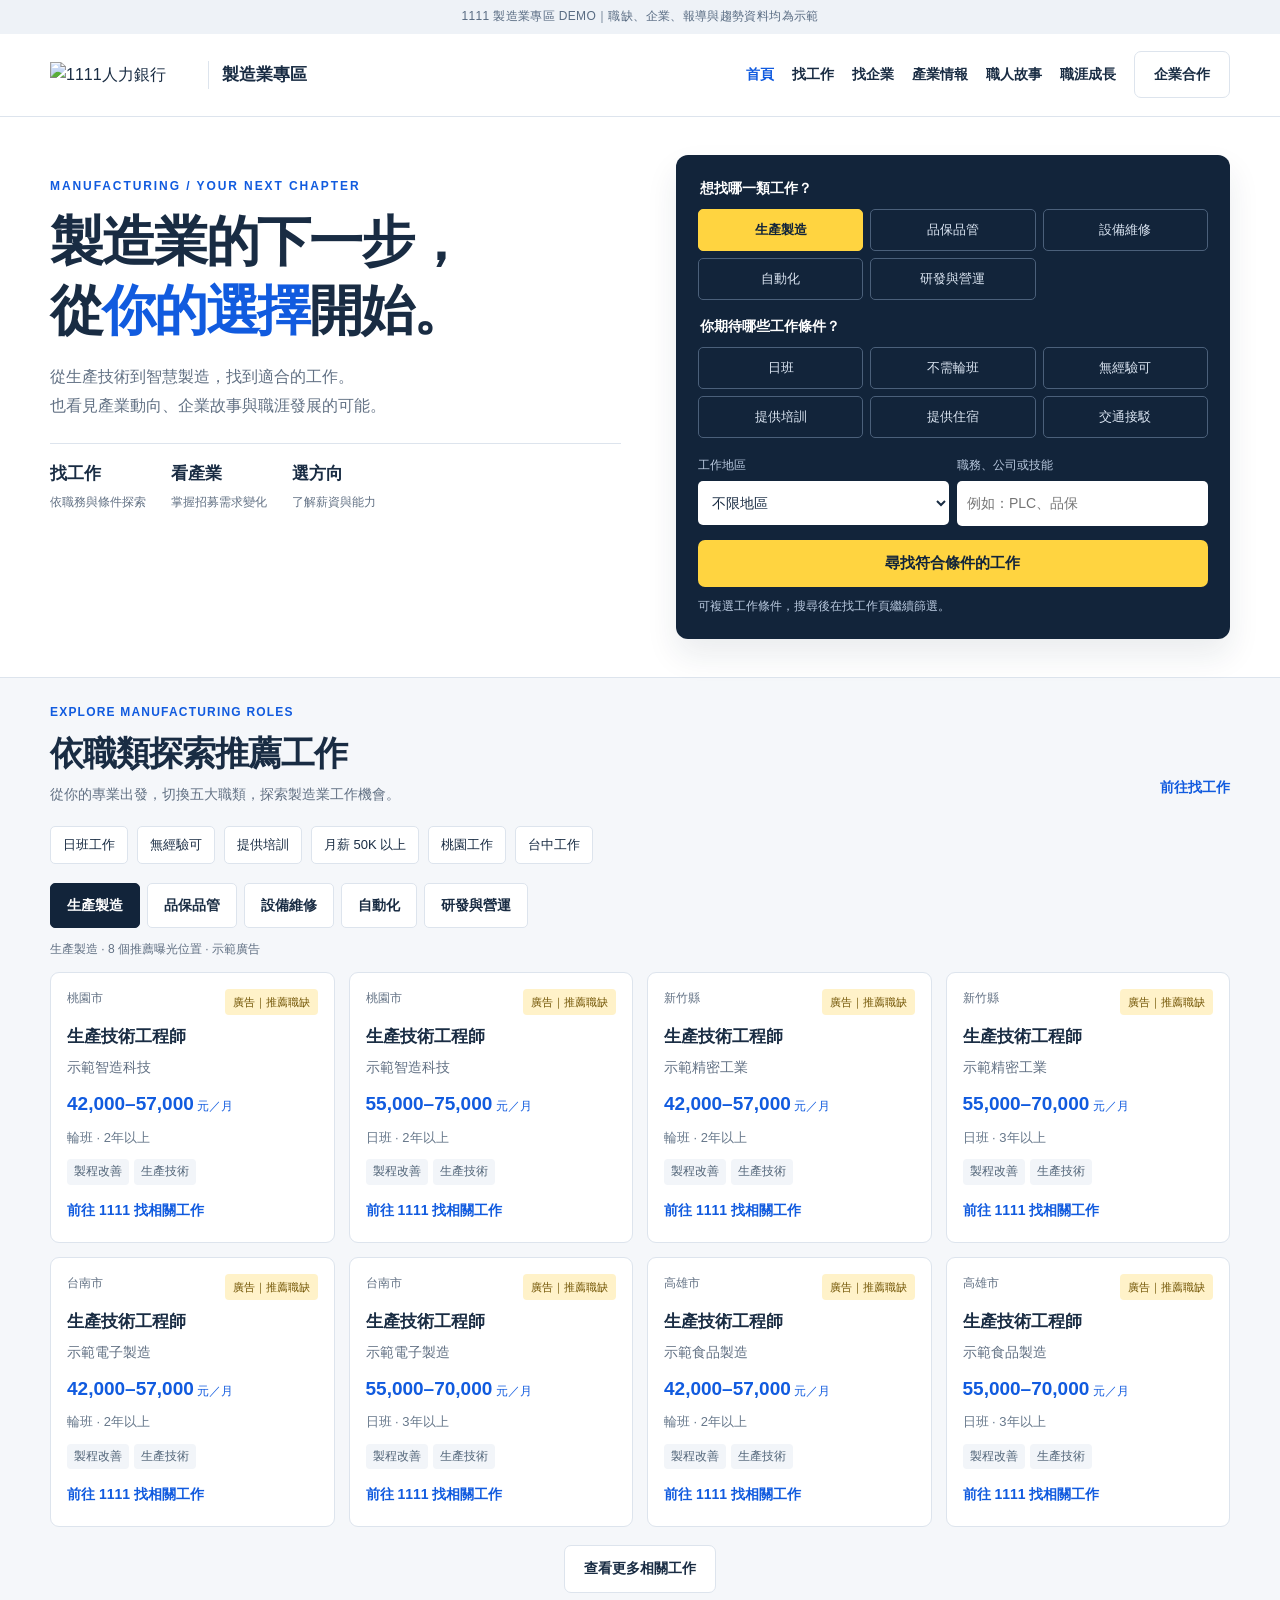
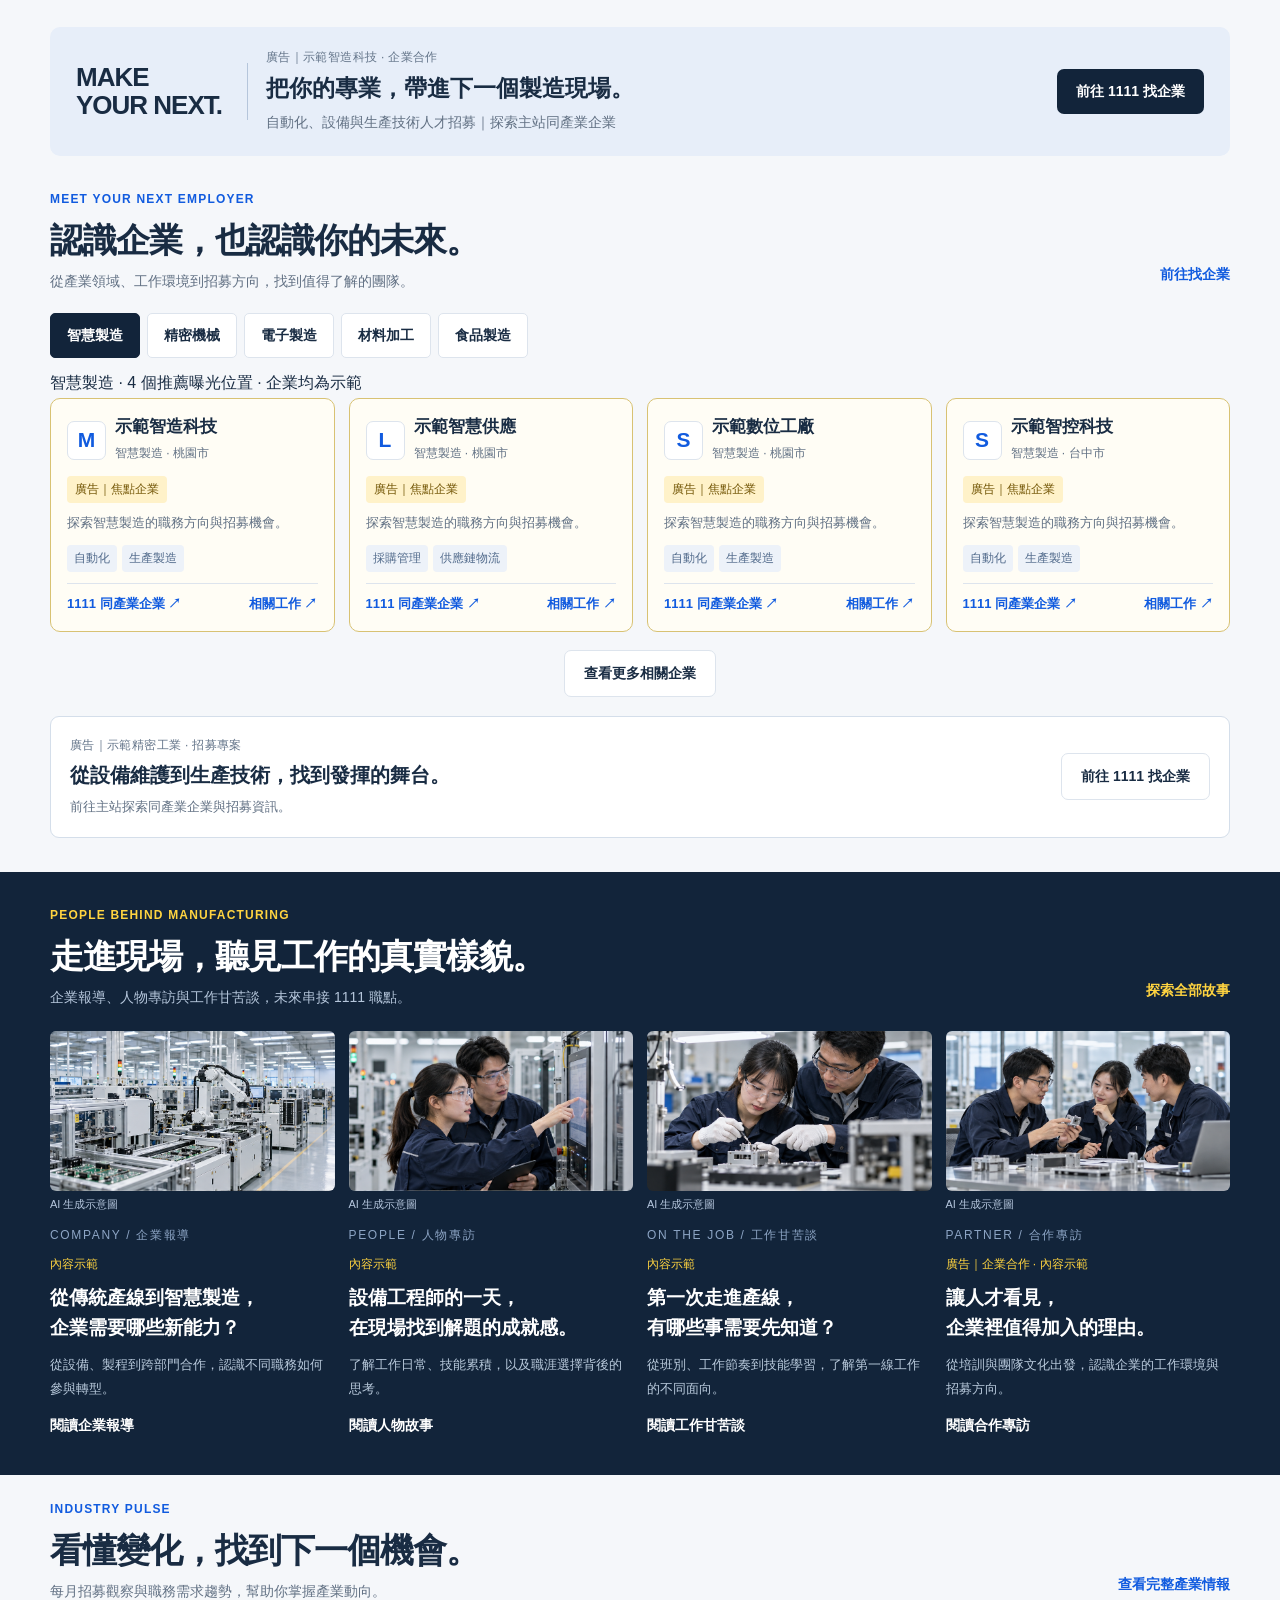
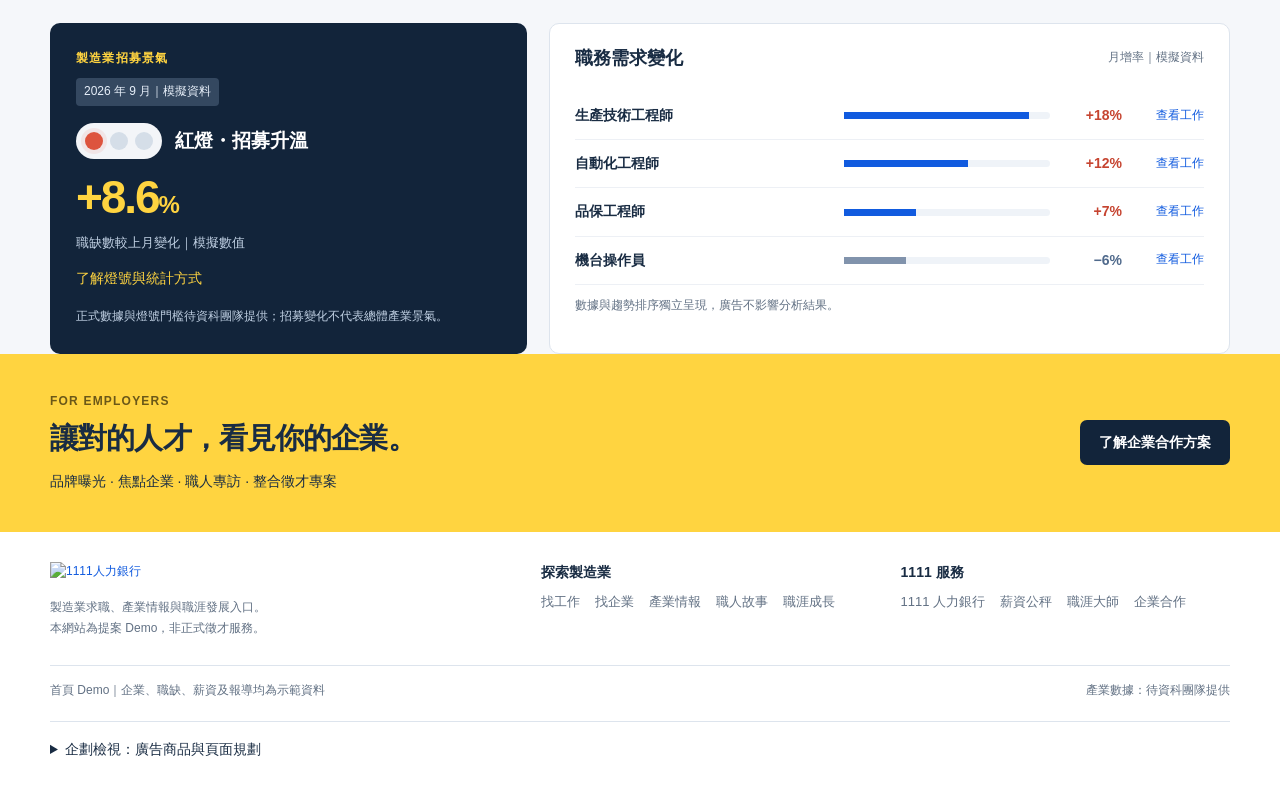
==== commit 9ba8c78f: "Add files via upload" ====
--- a/index.html
+++ b/index.html
@@ -34,7 +34,7 @@
 <body>
 <a class="skip" href="#opportunities">跳至工作機會入口</a>
 <div class="topnote">1111 製造業專區 DEMO｜職缺、企業、報導與趨勢資料均為示範</div>
-<header class="header"><div class="wrap headinner"><a href="index.html" class="brand" aria-label="1111製造業專區首頁"><img class="official-logo" src="https://www.1111.com.tw/_nuxt/logo.B8-ho3f5.svg" alt="1111人力銀行"><span class="brandtitle">製造業專區</span></a><button class="btn outline menu" id="menuButton" aria-expanded="false" aria-controls="mainNav">選單</button><nav class="nav" id="mainNav" aria-label="主要導覽"><a href="index.html" aria-current="page">首頁</a><a href="jobs.html">找工作</a><a href="companies.html">好公司</a><a href="trends.html">產業情報</a><a href="articles.html">職人故事</a><a href="career.html">職涯成長</a><a class="btn outline" href="business.html">企業合作</a></nav></div></header>
+<header class="header"><div class="wrap headinner"><a href="index.html" class="brand" aria-label="1111製造業專區首頁"><img class="official-logo" src="https://www.1111.com.tw/_nuxt/logo.B8-ho3f5.svg" alt="1111人力銀行"><span class="brandtitle">製造業專區</span></a><button class="btn outline menu" id="menuButton" aria-expanded="false" aria-controls="mainNav">選單</button><nav class="nav" id="mainNav" aria-label="主要導覽"><a href="index.html" aria-current="page">首頁</a><a href="jobs.html">找工作</a><a href="companies.html">找企業</a><a href="trends.html">產業情報</a><a href="articles.html">職人故事</a><a href="career.html">職涯成長</a><a class="btn outline" href="business.html">企業合作</a></nav></div></header>
 <main>
 <section class="hero"><div class="wrap herogrid"><div class="hero-intro"><div class="eyebrow">MANUFACTURING / YOUR NEXT CHAPTER</div><h1>製造業的下一步，<br>從<span>你的選擇</span>開始。</h1><p>從生產技術到智慧製造，找到適合的工作。<br>也看見產業動向、企業故事與職涯發展的可能。</p><div class="hero-caption"><div><b>找工作</b><span>依職務與條件探索</span></div><div><b>看產業</b><span>掌握招募需求變化</span></div><div><b>選方向</b><span>了解薪資與能力</span></div></div></div>
 <form class="finder" action="jobs.html" method="get" id="homeSearch"><fieldset><legend>想找哪一類工作？</legend><div class="choice-grid" id="homeTopicChoices"></div></fieldset>
@@ -42,8 +42,8 @@
 <div class="finder-bottom"><label><span class="label">工作地區</span><select name="region" aria-label="工作地區"><option value="">不限地區</option><option>桃園市</option><option>新竹縣</option><option>新竹市</option><option>台中市</option><option>台南市</option><option>高雄市</option></select></label><label><span class="label">職務、公司或技能</span><input type="search" name="keyword" placeholder="例如：PLC、品保" aria-label="職務公司或技能關鍵字"></label></div><button class="btn yellow" type="submit">尋找符合條件的工作</button><p class="finder-note">可複選工作條件，搜尋後在找工作頁繼續篩選。</p></form></div></section>
 <div class="main">
 <section class="section" id="opportunities"><div class="wrap"><div class="sectop"><div><div class="kicker">EXPLORE MANUFACTURING ROLES</div><h2>依職類探索推薦工作</h2><p>從你的專業出發，切換五大職類，探索製造業工作機會。</p></div><a class="textlink" href="jobs.html">前往找工作</a></div><div><div class="conditions"><a href="jobs.html?conditions=day-shift">日班工作</a><a href="jobs.html?conditions=entry-level">無經驗可</a><a href="jobs.html?conditions=training">提供培訓</a><a href="jobs.html?salaryMin=50000">月薪 50K 以上</a><a href="jobs.html?region=桃園市">桃園工作</a><a href="jobs.html?region=台中市">台中工作</a></div><div class="jobtabs" role="tablist" aria-label="推薦工作職類" id="homeJobTabs"></div><p class="count" id="homeJobCount" role="status"></p><div class="jobgrid" id="homeJobs" role="tabpanel" aria-label="推薦工作"></div><div class="jobs-more"><a class="btn outline" id="homeJobsMore" href="jobs.html">查看更多相關工作</a></div></div></div></section>
-<section class="section"><div class="wrap brandad"><div class="adleft"><div class="admonogram">MAKE<br>YOUR NEXT.</div><div><div class="admark">廣告｜示範智造科技 · 企業合作</div><h3>把你的專業，帶進下一個製造現場。</h3><p>自動化、設備與生產技術人才招募｜探索主站同產業企業</p></div></div><a class="btn" href="https://www.1111.com.tw/search/corp?t0=111200">前往 1111 好公司</a></div></section>
-<section class="section" id="companies" style="padding-top:0"><div class="wrap"><div class="sectop"><div><div class="kicker">MEET YOUR NEXT EMPLOYER</div><h2>認識企業，也認識你的未來。</h2><p>從產業領域、工作環境到招募方向，找到值得了解的團隊。</p></div><a class="textlink" href="companies.html">前往好公司</a></div><div class="jobtabs" role="tablist" aria-label="推薦企業產業" id="homeCompanyTabs"></div><p class="count" id="homeCompanyCount" role="status"></p><div class="companies" id="homeCompanies" role="tabpanel" aria-label="推薦企業"></div><div class="jobs-more"><a class="btn outline" id="homeCompaniesMore" href="companies.html">查看更多相關企業</a></div><div class="adstrip"><div><div class="admark">廣告｜示範精密工業 · 招募專案</div><h3>從設備維護到生產技術，找到發揮的舞台。</h3><p>前往主站探索同產業企業與招募資訊。</p></div><a class="btn outline" href="https://www.1111.com.tw/search/corp?t0=111200">前往 1111 好公司</a></div></div></section>
+<section class="section"><div class="wrap brandad"><div class="adleft"><div class="admonogram">MAKE<br>YOUR NEXT.</div><div><div class="admark">廣告｜示範智造科技 · 企業合作</div><h3>把你的專業，帶進下一個製造現場。</h3><p>自動化、設備與生產技術人才招募｜探索主站同產業企業</p></div></div><a class="btn" href="https://www.1111.com.tw/search/corp?t0=111200">前往 1111 找企業</a></div></section>
+<section class="section" id="companies" style="padding-top:0"><div class="wrap"><div class="sectop"><div><div class="kicker">MEET YOUR NEXT EMPLOYER</div><h2>認識企業，也認識你的未來。</h2><p>從產業領域、工作環境到招募方向，找到值得了解的團隊。</p></div><a class="textlink" href="companies.html">前往找企業</a></div><div class="jobtabs" role="tablist" aria-label="推薦企業產業" id="homeCompanyTabs"></div><p class="count" id="homeCompanyCount" role="status"></p><div class="companies" id="homeCompanies" role="tabpanel" aria-label="推薦企業"></div><div class="jobs-more"><a class="btn outline" id="homeCompaniesMore" href="companies.html">查看更多相關企業</a></div><div class="adstrip"><div><div class="admark">廣告｜示範精密工業 · 招募專案</div><h3>從設備維護到生產技術，找到發揮的舞台。</h3><p>前往主站探索同產業企業與招募資訊。</p></div><a class="btn outline" href="https://www.1111.com.tw/search/corp?t0=111200">前往 1111 找企業</a></div></div></section>
 </div>
 <section class="section stories" id="stories"><div class="wrap"><div class="sectop"><div><div class="kicker">PEOPLE BEHIND MANUFACTURING</div><h2>走進現場，聽見工作的真實樣貌。</h2><p>企業報導、人物專訪與工作甘苦談，未來串接 1111 職點。</p></div><a class="textlink" style="color:var(--yellow)" href="articles.html">探索全部故事</a></div><div class="storygrid"><article class="story"><div class="story-image-wrap"><div class="story-image image-factory" role="img" aria-label="製造業工作場景 AI 示意圖"></div><span class="image-credit">AI 生成示意圖</span></div><span class="story-no">COMPANY / 企業報導</span><span class="category">內容示範</span><h3>從傳統產線到智慧製造，<br>企業需要哪些新能力？</h3><p>從設備、製程到跨部門合作，認識不同職務如何參與轉型。</p><a class="textlink" href="article.html?id=smart-factory">閱讀企業報導</a></article><article class="story"><div class="story-image-wrap"><div class="story-image image-engineers" role="img" aria-label="製造業工作場景 AI 示意圖"></div><span class="image-credit">AI 生成示意圖</span></div><span class="story-no">PEOPLE / 人物專訪</span><span class="category">內容示範</span><h3>設備工程師的一天，<br>在現場找到解題的成就感。</h3><p>了解工作日常、技能累積，以及職涯選擇背後的思考。</p><a class="textlink" href="article.html?id=equipment-engineer">閱讀人物故事</a></article><article class="story"><div class="story-image-wrap"><div class="story-image image-training" role="img" aria-label="製造業工作場景 AI 示意圖"></div><span class="image-credit">AI 生成示意圖</span></div><span class="story-no">ON THE JOB / 工作甘苦談</span><span class="category">內容示範</span><h3>第一次走進產線，<br>有哪些事需要先知道？</h3><p>從班別、工作節奏到技能學習，了解第一線工作的不同面向。</p><a class="textlink" href="article.html?id=first-production-job">閱讀工作甘苦談</a></article><article class="story"><div class="story-image-wrap"><div class="story-image image-team" role="img" aria-label="製造業工作場景 AI 示意圖"></div><span class="image-credit">AI 生成示意圖</span></div><span class="story-no">PARTNER / 合作專訪</span><span class="category">廣告｜企業合作 · 內容示範</span><h3>讓人才看見，<br>企業裡值得加入的理由。</h3><p>從培訓與團隊文化出發，認識企業的工作環境與招募方向。</p><a class="textlink" href="article.html?id=employer-story">閱讀合作專訪</a></article></div></div></section>
 <div class="main">
@@ -52,7 +52,7 @@
 
 <section class="sales"><div class="wrap salesinner"><div><div class="kicker">FOR EMPLOYERS</div><h2>讓對的人才，看見你的企業。</h2><p>品牌曝光 · 焦點企業 · 職人專訪 · 整合徵才專案</p></div><a class="btn" href="business.html">了解企業合作方案</a></div></section>
 </main>
-<footer class="footer"><div class="wrap"><div class="footergrid"><div><a href="https://www.1111.com.tw/" target="_blank" rel="noopener noreferrer"><img class="official-logo" src="https://www.1111.com.tw/_nuxt/logo.B8-ho3f5.svg" alt="1111人力銀行"></a><p>製造業求職、產業情報與職涯發展入口。</p><p class="fine">本網站為提案 Demo，非正式徵才服務。</p></div><div><h3>探索製造業</h3><div class="footerlinks"><a href="jobs.html">找工作</a><a href="companies.html">好公司</a><a href="trends.html">產業情報</a><a href="articles.html">職人故事</a><a href="career.html">職涯成長</a></div></div><div><h3>1111 服務</h3><div class="footerlinks"><a href="https://www.1111.com.tw/" target="_blank" rel="noopener noreferrer">1111 人力銀行</a><a href="https://salary.1111.com.tw/17sp/" target="_blank" rel="noopener noreferrer">薪資公秤</a><a href="https://careermaster.1111.com.tw/" target="_blank" rel="noopener noreferrer">職涯大師</a><a href="business.html">企業合作</a></div></div></div><div class="subfooter"><span>首頁 Demo｜企業、職缺、薪資及報導均為示範資料</span><span>產業數據：待資科團隊提供</span></div><details><summary>企劃檢視：廣告商品與頁面規劃</summary><div class="tablewrap"><table><thead><tr><th>首頁版位</th><th>銷售商品</th><th>點擊目的地</th></tr></thead><tbody><tr><td>A01 首屏下品牌橫幅</td><td>品牌檔期／整合徵才專案</td><td>1111 主站企業</td></tr><tr><td>A02 職類頁籤推薦職缺</td><td>五組職類 × 八個曝光位置，可按職類／位置售賣</td><td>1111 主站職缺</td></tr><tr><td>A03 焦點企業</td><td>企業月包＋內容＋職缺</td><td>1111 主站企業</td></tr><tr><td>A04 企業招募專案橫幅</td><td>主題徵才曝光</td><td>1111 主站企業</td></tr><tr><td>A05 原生合作專訪</td><td>內容製作＋首頁露出</td><td>文章內頁＋企業與工作</td></tr></tbody></table></div><p style="margin-top:14px">完整找工作、好公司、產業情報、文章與職涯功能規劃為獨立頁面；首頁保留精選與導流。統計燈號與趨勢排序不作為付費曝光商品。</p></details></div></footer>
+<footer class="footer"><div class="wrap"><div class="footergrid"><div><a href="https://www.1111.com.tw/" target="_blank" rel="noopener noreferrer"><img class="official-logo" src="https://www.1111.com.tw/_nuxt/logo.B8-ho3f5.svg" alt="1111人力銀行"></a><p>製造業求職、產業情報與職涯發展入口。</p><p class="fine">本網站為提案 Demo，非正式徵才服務。</p></div><div><h3>探索製造業</h3><div class="footerlinks"><a href="jobs.html">找工作</a><a href="companies.html">找企業</a><a href="trends.html">產業情報</a><a href="articles.html">職人故事</a><a href="career.html">職涯成長</a></div></div><div><h3>1111 服務</h3><div class="footerlinks"><a href="https://www.1111.com.tw/" target="_blank" rel="noopener noreferrer">1111 人力銀行</a><a href="https://salary.1111.com.tw/17sp/" target="_blank" rel="noopener noreferrer">薪資公秤</a><a href="https://careermaster.1111.com.tw/" target="_blank" rel="noopener noreferrer">職涯大師</a><a href="business.html">企業合作</a></div></div></div><div class="subfooter"><span>首頁 Demo｜企業、職缺、薪資及報導均為示範資料</span><span>產業數據：待資科團隊提供</span></div><details><summary>企劃檢視：廣告商品與頁面規劃</summary><div class="tablewrap"><table><thead><tr><th>首頁版位</th><th>銷售商品</th><th>點擊目的地</th></tr></thead><tbody><tr><td>A01 首屏下品牌橫幅</td><td>品牌檔期／整合徵才專案</td><td>1111 主站企業</td></tr><tr><td>A02 職類頁籤推薦職缺</td><td>五組職類 × 八個曝光位置，可按職類／位置售賣</td><td>1111 主站職缺</td></tr><tr><td>A03 焦點企業</td><td>企業月包＋內容＋職缺</td><td>1111 主站企業</td></tr><tr><td>A04 企業招募專案橫幅</td><td>主題徵才曝光</td><td>1111 主站企業</td></tr><tr><td>A05 原生合作專訪</td><td>內容製作＋首頁露出</td><td>文章內頁＋企業與工作</td></tr></tbody></table></div><p style="margin-top:14px">完整找工作、找企業、產業情報、文章與職涯功能規劃為獨立頁面；首頁保留精選與導流。統計燈號與趨勢排序不作為付費曝光商品。</p></details></div></footer>
 <script src="assets/data.js?v=topics-20261003"></script>
 <script>
 'use strict';
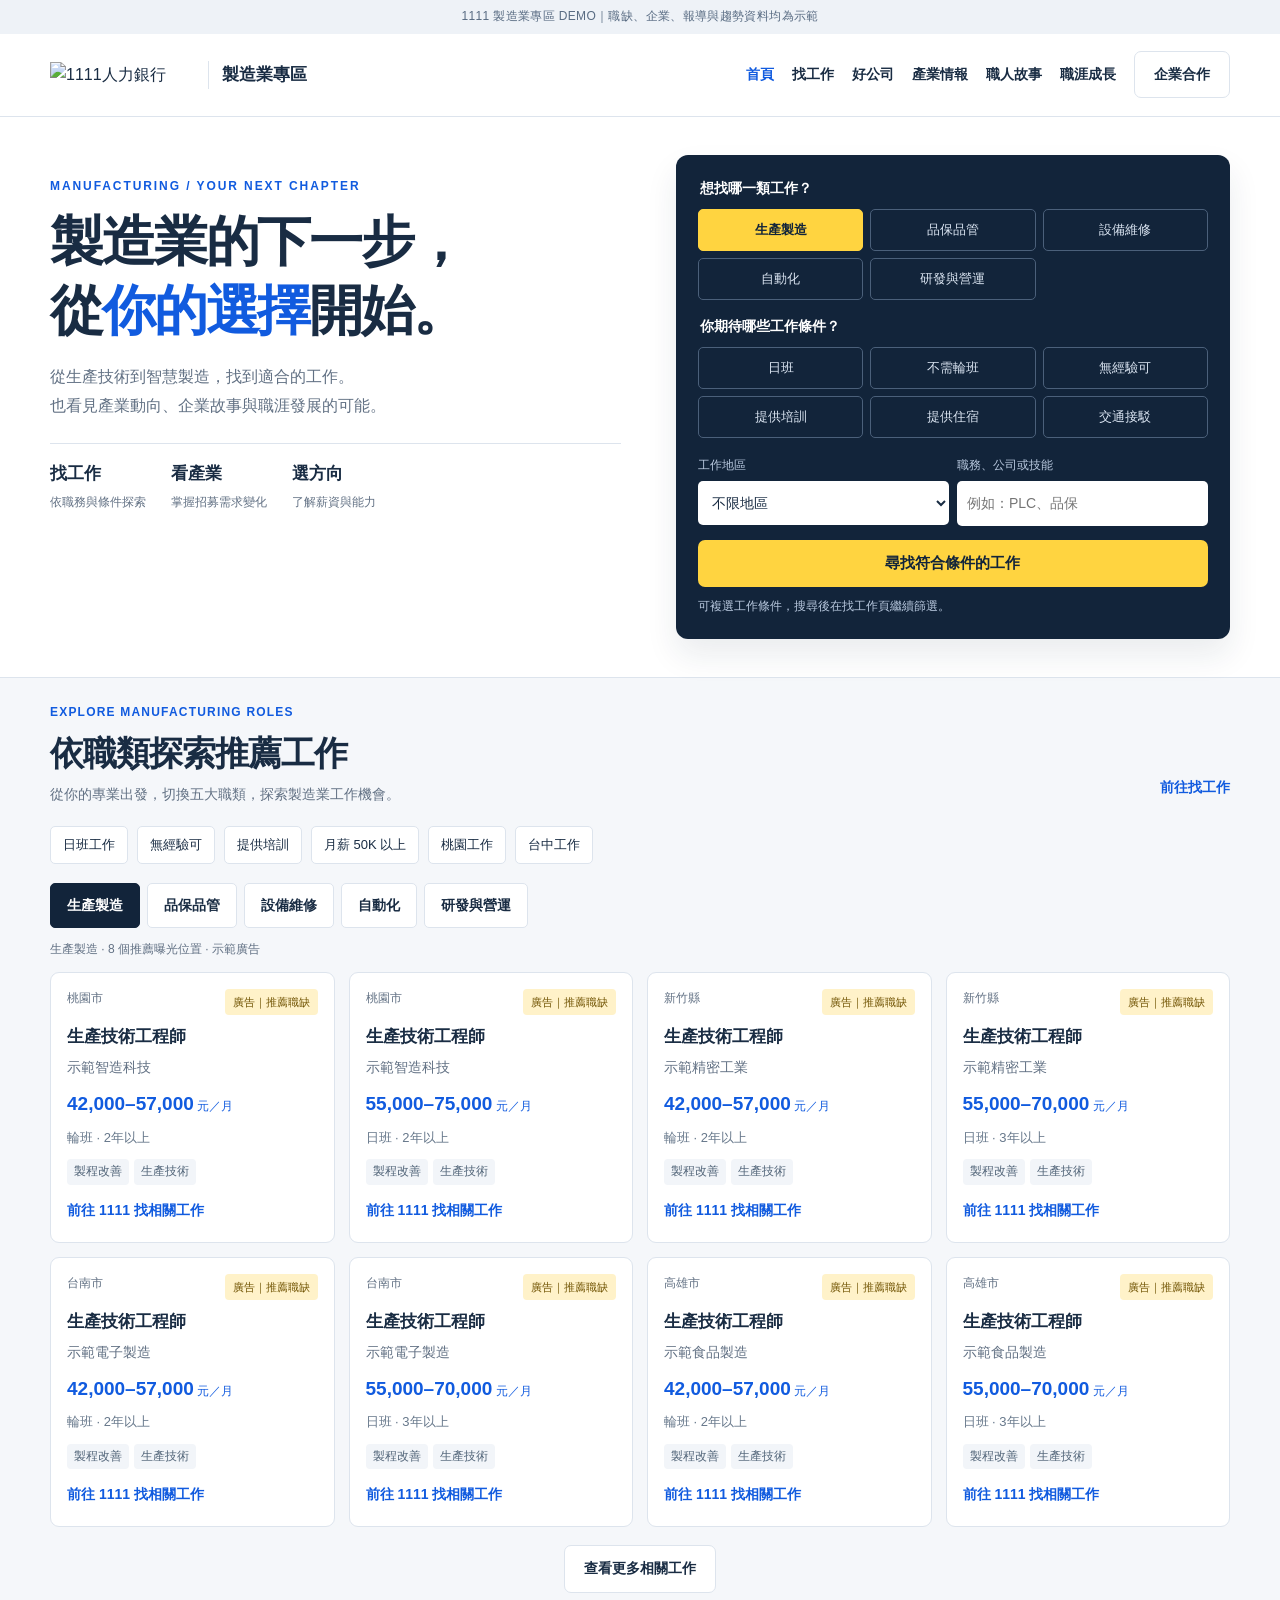
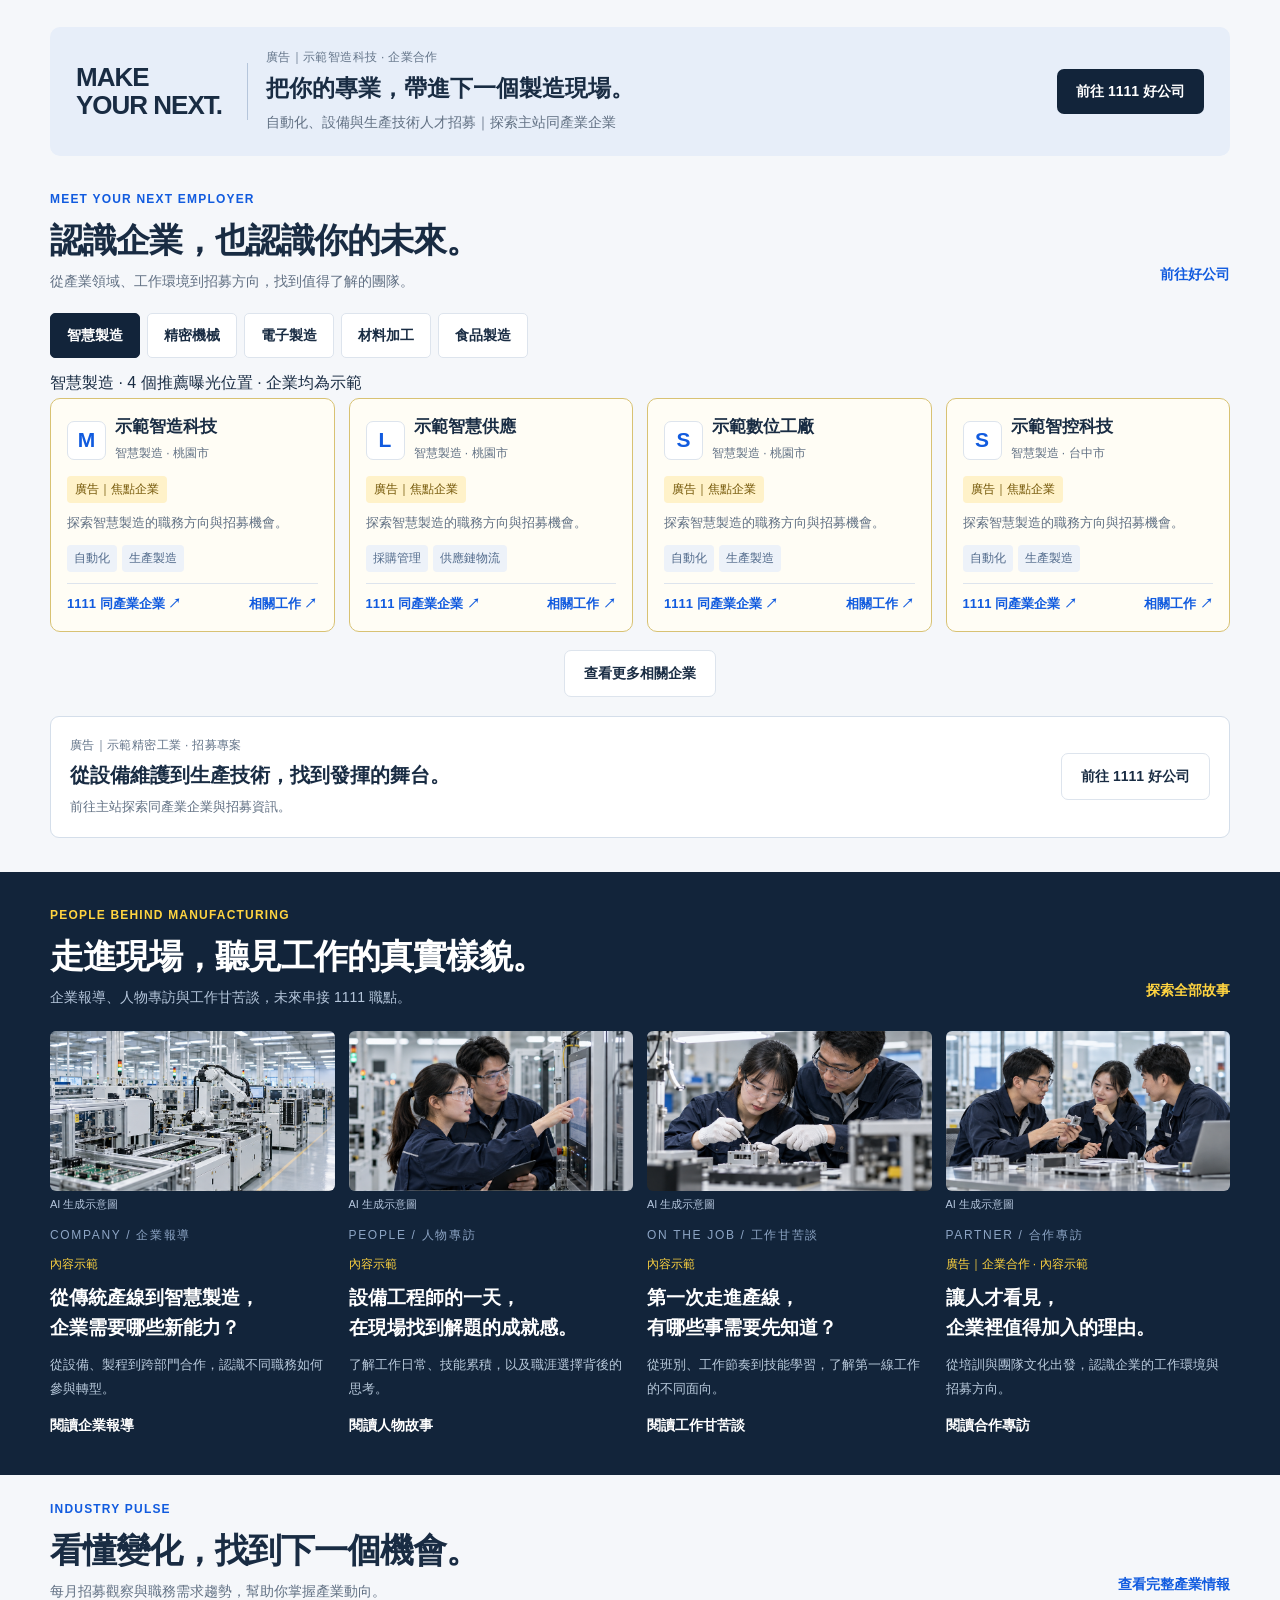
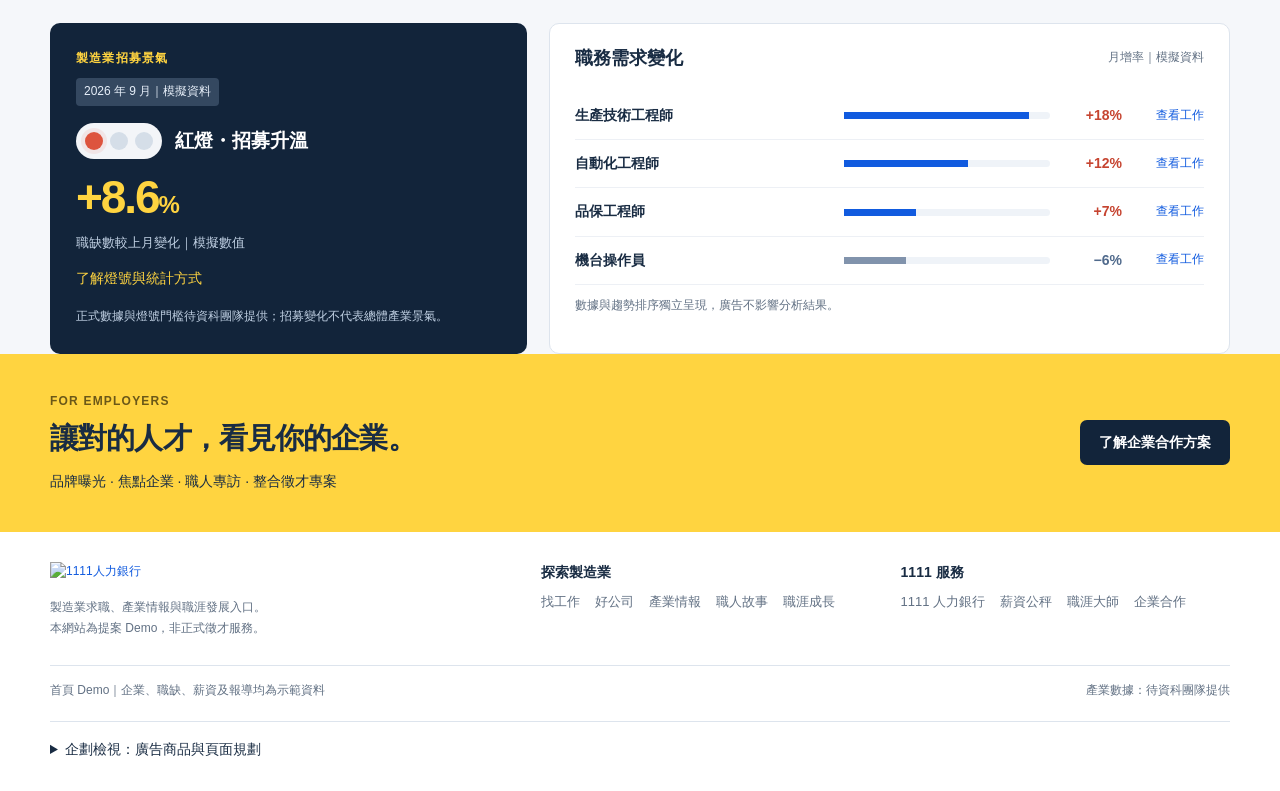
==== commit bac12aab: "Add files via upload" ====
--- a/index.html
+++ b/index.html
@@ -34,31 +34,31 @@
 <body>
 <a class="skip" href="#opportunities">跳至工作機會入口</a>
 <div class="topnote">1111 製造業專區 DEMO｜職缺、企業、報導與趨勢資料均為示範</div>
-<header class="header"><div class="wrap headinner"><a href="index.html" class="brand" aria-label="1111製造業專區首頁"><img class="official-logo" src="https://www.1111.com.tw/_nuxt/logo.B8-ho3f5.svg" alt="1111人力銀行"><span class="brandtitle">製造業專區</span></a><button class="btn outline menu" id="menuButton" aria-expanded="false" aria-controls="mainNav">選單</button><nav class="nav" id="mainNav" aria-label="主要導覽"><a href="index.html" aria-current="page">首頁</a><a href="jobs.html">找工作</a><a href="companies.html">找企業</a><a href="trends.html">產業情報</a><a href="articles.html">職人故事</a><a href="career.html">職涯成長</a><a class="btn outline" href="business.html">企業合作</a></nav></div></header>
+<header class="header"><div class="wrap headinner"><a href="index.html" class="brand" aria-label="1111製造業專區首頁"><img class="official-logo" src="https://www.1111.com.tw/_nuxt/logo.B8-ho3f5.svg" alt="1111人力銀行"><span class="brandtitle">製造業專區</span></a><button class="btn outline menu" id="menuButton" aria-expanded="false" aria-controls="mainNav">選單</button><nav class="nav" id="mainNav" aria-label="主要導覽"><a href="index.html" aria-current="page">首頁</a><a href="jobs.html?v=20261004-story-tabs">找工作</a><a href="companies.html">好公司</a><a href="trends.html">產業情報</a><a href="articles.html">職人故事</a><a href="career.html">職涯成長</a><a class="btn outline" href="business.html">企業合作</a></nav></div></header>
 <main>
 <section class="hero"><div class="wrap herogrid"><div class="hero-intro"><div class="eyebrow">MANUFACTURING / YOUR NEXT CHAPTER</div><h1>製造業的下一步，<br>從<span>你的選擇</span>開始。</h1><p>從生產技術到智慧製造，找到適合的工作。<br>也看見產業動向、企業故事與職涯發展的可能。</p><div class="hero-caption"><div><b>找工作</b><span>依職務與條件探索</span></div><div><b>看產業</b><span>掌握招募需求變化</span></div><div><b>選方向</b><span>了解薪資與能力</span></div></div></div>
-<form class="finder" action="jobs.html" method="get" id="homeSearch"><fieldset><legend>想找哪一類工作？</legend><div class="choice-grid" id="homeTopicChoices"></div></fieldset>
+<form class="finder" action="jobs.html" method="get" id="homeSearch"><input type="hidden" name="v" value="20261004-story-tabs"><fieldset><legend>想找哪一類工作？</legend><div class="choice-grid" id="homeTopicChoices"></div></fieldset>
 <fieldset><legend>你期待哪些工作條件？</legend><div class="choice-grid"><label class="choice"><input type="checkbox" name="conditions" value="day-shift"><span>日班</span></label><label class="choice"><input type="checkbox" name="conditions" value="no-rotation"><span>不需輪班</span></label><label class="choice"><input type="checkbox" name="conditions" value="entry-level"><span>無經驗可</span></label><label class="choice"><input type="checkbox" name="conditions" value="training"><span>提供培訓</span></label><label class="choice"><input type="checkbox" name="conditions" value="dormitory"><span>提供住宿</span></label><label class="choice"><input type="checkbox" name="conditions" value="shuttle"><span>交通接駁</span></label></div></fieldset>
 <div class="finder-bottom"><label><span class="label">工作地區</span><select name="region" aria-label="工作地區"><option value="">不限地區</option><option>桃園市</option><option>新竹縣</option><option>新竹市</option><option>台中市</option><option>台南市</option><option>高雄市</option></select></label><label><span class="label">職務、公司或技能</span><input type="search" name="keyword" placeholder="例如：PLC、品保" aria-label="職務公司或技能關鍵字"></label></div><button class="btn yellow" type="submit">尋找符合條件的工作</button><p class="finder-note">可複選工作條件，搜尋後在找工作頁繼續篩選。</p></form></div></section>
 <div class="main">
-<section class="section" id="opportunities"><div class="wrap"><div class="sectop"><div><div class="kicker">EXPLORE MANUFACTURING ROLES</div><h2>依職類探索推薦工作</h2><p>從你的專業出發，切換五大職類，探索製造業工作機會。</p></div><a class="textlink" href="jobs.html">前往找工作</a></div><div><div class="conditions"><a href="jobs.html?conditions=day-shift">日班工作</a><a href="jobs.html?conditions=entry-level">無經驗可</a><a href="jobs.html?conditions=training">提供培訓</a><a href="jobs.html?salaryMin=50000">月薪 50K 以上</a><a href="jobs.html?region=桃園市">桃園工作</a><a href="jobs.html?region=台中市">台中工作</a></div><div class="jobtabs" role="tablist" aria-label="推薦工作職類" id="homeJobTabs"></div><p class="count" id="homeJobCount" role="status"></p><div class="jobgrid" id="homeJobs" role="tabpanel" aria-label="推薦工作"></div><div class="jobs-more"><a class="btn outline" id="homeJobsMore" href="jobs.html">查看更多相關工作</a></div></div></div></section>
-<section class="section"><div class="wrap brandad"><div class="adleft"><div class="admonogram">MAKE<br>YOUR NEXT.</div><div><div class="admark">廣告｜示範智造科技 · 企業合作</div><h3>把你的專業，帶進下一個製造現場。</h3><p>自動化、設備與生產技術人才招募｜探索主站同產業企業</p></div></div><a class="btn" href="https://www.1111.com.tw/search/corp?t0=111200">前往 1111 找企業</a></div></section>
-<section class="section" id="companies" style="padding-top:0"><div class="wrap"><div class="sectop"><div><div class="kicker">MEET YOUR NEXT EMPLOYER</div><h2>認識企業，也認識你的未來。</h2><p>從產業領域、工作環境到招募方向，找到值得了解的團隊。</p></div><a class="textlink" href="companies.html">前往找企業</a></div><div class="jobtabs" role="tablist" aria-label="推薦企業產業" id="homeCompanyTabs"></div><p class="count" id="homeCompanyCount" role="status"></p><div class="companies" id="homeCompanies" role="tabpanel" aria-label="推薦企業"></div><div class="jobs-more"><a class="btn outline" id="homeCompaniesMore" href="companies.html">查看更多相關企業</a></div><div class="adstrip"><div><div class="admark">廣告｜示範精密工業 · 招募專案</div><h3>從設備維護到生產技術，找到發揮的舞台。</h3><p>前往主站探索同產業企業與招募資訊。</p></div><a class="btn outline" href="https://www.1111.com.tw/search/corp?t0=111200">前往 1111 找企業</a></div></div></section>
+<section class="section" id="opportunities"><div class="wrap"><div class="sectop"><div><div class="kicker">EXPLORE MANUFACTURING ROLES</div><h2>依職類探索推薦工作</h2><p>從你的專業出發，切換五大職類，探索製造業工作機會。</p></div><a class="textlink" href="jobs.html?v=20261004-story-tabs">前往找工作</a></div><div><div class="conditions"><a href="jobs.html?conditions=day-shift&amp;v=20261004-story-tabs">日班工作</a><a href="jobs.html?conditions=entry-level&amp;v=20261004-story-tabs">無經驗可</a><a href="jobs.html?conditions=training&amp;v=20261004-story-tabs">提供培訓</a><a href="jobs.html?salaryMin=50000&amp;v=20261004-story-tabs">月薪 50K 以上</a><a href="jobs.html?region=%E6%A1%83%E5%9C%92%E5%B8%82&amp;v=20261004-story-tabs">桃園工作</a><a href="jobs.html?region=%E5%8F%B0%E4%B8%AD%E5%B8%82&amp;v=20261004-story-tabs">台中工作</a></div><div class="jobtabs" role="tablist" aria-label="推薦工作職類" id="homeJobTabs"></div><p class="count" id="homeJobCount" role="status"></p><div class="jobgrid" id="homeJobs" role="tabpanel" aria-label="推薦工作"></div><div class="jobs-more"><a class="btn outline" id="homeJobsMore" href="jobs.html?v=20261004-story-tabs">查看更多相關工作</a></div></div></div></section>
+<section class="section"><div class="wrap brandad"><div class="adleft"><div class="admonogram">MAKE<br>YOUR NEXT.</div><div><div class="admark">廣告｜示範智造科技 · 企業合作</div><h3>把你的專業，帶進下一個製造現場。</h3><p>自動化、設備與生產技術人才招募｜探索主站同產業企業</p></div></div><a class="btn" href="https://www.1111.com.tw/search/corp?t0=111200">前往 1111 好公司</a></div></section>
+<section class="section" id="companies" style="padding-top:0"><div class="wrap"><div class="sectop"><div><div class="kicker">MEET YOUR NEXT EMPLOYER</div><h2>認識企業，也認識你的未來。</h2><p>從產業領域、工作環境到招募方向，找到值得了解的團隊。</p></div><a class="textlink" href="companies.html">前往好公司</a></div><div class="jobtabs" role="tablist" aria-label="推薦企業產業" id="homeCompanyTabs"></div><p class="count" id="homeCompanyCount" role="status"></p><div class="companies" id="homeCompanies" role="tabpanel" aria-label="推薦企業"></div><div class="jobs-more"><a class="btn outline" id="homeCompaniesMore" href="companies.html">查看更多相關企業</a></div><div class="adstrip"><div><div class="admark">廣告｜示範精密工業 · 招募專案</div><h3>從設備維護到生產技術，找到發揮的舞台。</h3><p>前往主站探索同產業企業與招募資訊。</p></div><a class="btn outline" href="https://www.1111.com.tw/search/corp?t0=111200">前往 1111 好公司</a></div></div></section>
 </div>
 <section class="section stories" id="stories"><div class="wrap"><div class="sectop"><div><div class="kicker">PEOPLE BEHIND MANUFACTURING</div><h2>走進現場，聽見工作的真實樣貌。</h2><p>企業報導、人物專訪與工作甘苦談，未來串接 1111 職點。</p></div><a class="textlink" style="color:var(--yellow)" href="articles.html">探索全部故事</a></div><div class="storygrid"><article class="story"><div class="story-image-wrap"><div class="story-image image-factory" role="img" aria-label="製造業工作場景 AI 示意圖"></div><span class="image-credit">AI 生成示意圖</span></div><span class="story-no">COMPANY / 企業報導</span><span class="category">內容示範</span><h3>從傳統產線到智慧製造，<br>企業需要哪些新能力？</h3><p>從設備、製程到跨部門合作，認識不同職務如何參與轉型。</p><a class="textlink" href="article.html?id=smart-factory">閱讀企業報導</a></article><article class="story"><div class="story-image-wrap"><div class="story-image image-engineers" role="img" aria-label="製造業工作場景 AI 示意圖"></div><span class="image-credit">AI 生成示意圖</span></div><span class="story-no">PEOPLE / 人物專訪</span><span class="category">內容示範</span><h3>設備工程師的一天，<br>在現場找到解題的成就感。</h3><p>了解工作日常、技能累積，以及職涯選擇背後的思考。</p><a class="textlink" href="article.html?id=equipment-engineer">閱讀人物故事</a></article><article class="story"><div class="story-image-wrap"><div class="story-image image-training" role="img" aria-label="製造業工作場景 AI 示意圖"></div><span class="image-credit">AI 生成示意圖</span></div><span class="story-no">ON THE JOB / 工作甘苦談</span><span class="category">內容示範</span><h3>第一次走進產線，<br>有哪些事需要先知道？</h3><p>從班別、工作節奏到技能學習，了解第一線工作的不同面向。</p><a class="textlink" href="article.html?id=first-production-job">閱讀工作甘苦談</a></article><article class="story"><div class="story-image-wrap"><div class="story-image image-team" role="img" aria-label="製造業工作場景 AI 示意圖"></div><span class="image-credit">AI 生成示意圖</span></div><span class="story-no">PARTNER / 合作專訪</span><span class="category">廣告｜企業合作 · 內容示範</span><h3>讓人才看見，<br>企業裡值得加入的理由。</h3><p>從培訓與團隊文化出發，認識企業的工作環境與招募方向。</p><a class="textlink" href="article.html?id=employer-story">閱讀合作專訪</a></article></div></div></section>
 <div class="main">
-<section class="section" id="market"><div class="wrap"><div class="sectop"><div><div class="kicker">INDUSTRY PULSE</div><h2>看懂變化，找到下一個機會。</h2><p>每月招募觀察與職務需求趨勢，幫助你掌握產業動向。</p></div><a class="textlink" href="trends.html">查看完整產業情報</a></div><div class="pulse"><article class="pulse-summary"><div class="kicker">製造業招募景氣</div><span class="chip">2026 年 9 月｜模擬資料</span><div class="lamp" style="margin-top:17px"><div class="lamps" aria-hidden="true"><span class="lampdot hot"></span><span class="lampdot"></span><span class="lampdot"></span></div><span style="font-size:19px;font-weight:750">紅燈・招募升溫</span></div><div class="bigvalue">+8.6<span style="font-size:24px">%</span></div><p>職缺數較上月變化｜模擬數值</p><a href="trends.html#method">了解燈號與統計方式</a><p style="font-size:12px;margin-top:15px">正式數據與燈號門檻待資科團隊提供；招募變化不代表總體產業景氣。</p></article><article class="panel pulse-table"><div class="markethead"><h3>職務需求變化</h3><span class="fine">月增率｜模擬資料</span></div><div class="trendrow"><a href="jobs.html?keyword=生產技術工程師">生產技術工程師</a><div class="track"><i style="width:90%"></i></div><span class="rate">+18%</span><a class="rowlink" href="jobs.html?keyword=生產技術工程師">查看工作</a></div><div class="trendrow"><a href="jobs.html?category=自動化">自動化工程師</a><div class="track"><i style="width:60%"></i></div><span class="rate">+12%</span><a class="rowlink" href="jobs.html?category=自動化">查看工作</a></div><div class="trendrow"><a href="jobs.html?category=品保品管">品保工程師</a><div class="track"><i style="width:35%"></i></div><span class="rate">+7%</span><a class="rowlink" href="jobs.html?category=品保品管">查看工作</a></div><div class="trendrow"><a href="jobs.html?keyword=機台操作">機台操作員</a><div class="track"><i style="width:30%;background:#8193ac"></i></div><span class="rate down">−6%</span><a class="rowlink" href="jobs.html?keyword=機台操作">查看工作</a></div><p class="method">數據與趨勢排序獨立呈現，廣告不影響分析結果。</p></article></div></div></section>
+<section class="section" id="market"><div class="wrap"><div class="sectop"><div><div class="kicker">INDUSTRY PULSE</div><h2>看懂變化，找到下一個機會。</h2><p>每月招募觀察與職務需求趨勢，幫助你掌握產業動向。</p></div><a class="textlink" href="trends.html">查看完整產業情報</a></div><div class="pulse"><article class="pulse-summary"><div class="kicker">製造業招募景氣</div><span class="chip">2026 年 9 月｜模擬資料</span><div class="lamp" style="margin-top:17px"><div class="lamps" aria-hidden="true"><span class="lampdot hot"></span><span class="lampdot"></span><span class="lampdot"></span></div><span style="font-size:19px;font-weight:750">紅燈・招募升溫</span></div><div class="bigvalue">+8.6<span style="font-size:24px">%</span></div><p>職缺數較上月變化｜模擬數值</p><a href="trends.html#method">了解燈號與統計方式</a><p style="font-size:12px;margin-top:15px">正式數據與燈號門檻待資科團隊提供；招募變化不代表總體產業景氣。</p></article><article class="panel pulse-table"><div class="markethead"><h3>職務需求變化</h3><span class="fine">月增率｜模擬資料</span></div><div class="trendrow"><a href="jobs.html?keyword=%E7%94%9F%E7%94%A2%E6%8A%80%E8%A1%93%E5%B7%A5%E7%A8%8B%E5%B8%AB&amp;v=20261004-story-tabs">生產技術工程師</a><div class="track"><i style="width:90%"></i></div><span class="rate">+18%</span><a class="rowlink" href="jobs.html?keyword=%E7%94%9F%E7%94%A2%E6%8A%80%E8%A1%93%E5%B7%A5%E7%A8%8B%E5%B8%AB&amp;v=20261004-story-tabs">查看工作</a></div><div class="trendrow"><a href="jobs.html?category=%E8%87%AA%E5%8B%95%E5%8C%96&amp;v=20261004-story-tabs">自動化工程師</a><div class="track"><i style="width:60%"></i></div><span class="rate">+12%</span><a class="rowlink" href="jobs.html?category=%E8%87%AA%E5%8B%95%E5%8C%96&amp;v=20261004-story-tabs">查看工作</a></div><div class="trendrow"><a href="jobs.html?category=%E5%93%81%E4%BF%9D%E5%93%81%E7%AE%A1&amp;v=20261004-story-tabs">品保工程師</a><div class="track"><i style="width:35%"></i></div><span class="rate">+7%</span><a class="rowlink" href="jobs.html?category=%E5%93%81%E4%BF%9D%E5%93%81%E7%AE%A1&amp;v=20261004-story-tabs">查看工作</a></div><div class="trendrow"><a href="jobs.html?keyword=%E6%A9%9F%E5%8F%B0%E6%93%8D%E4%BD%9C&amp;v=20261004-story-tabs">機台操作員</a><div class="track"><i style="width:30%;background:#8193ac"></i></div><span class="rate down">−6%</span><a class="rowlink" href="jobs.html?keyword=%E6%A9%9F%E5%8F%B0%E6%93%8D%E4%BD%9C&amp;v=20261004-story-tabs">查看工作</a></div><p class="method">數據與趨勢排序獨立呈現，廣告不影響分析結果。</p></article></div></div></section>
 </div>
 
 <section class="sales"><div class="wrap salesinner"><div><div class="kicker">FOR EMPLOYERS</div><h2>讓對的人才，看見你的企業。</h2><p>品牌曝光 · 焦點企業 · 職人專訪 · 整合徵才專案</p></div><a class="btn" href="business.html">了解企業合作方案</a></div></section>
 </main>
-<footer class="footer"><div class="wrap"><div class="footergrid"><div><a href="https://www.1111.com.tw/" target="_blank" rel="noopener noreferrer"><img class="official-logo" src="https://www.1111.com.tw/_nuxt/logo.B8-ho3f5.svg" alt="1111人力銀行"></a><p>製造業求職、產業情報與職涯發展入口。</p><p class="fine">本網站為提案 Demo，非正式徵才服務。</p></div><div><h3>探索製造業</h3><div class="footerlinks"><a href="jobs.html">找工作</a><a href="companies.html">找企業</a><a href="trends.html">產業情報</a><a href="articles.html">職人故事</a><a href="career.html">職涯成長</a></div></div><div><h3>1111 服務</h3><div class="footerlinks"><a href="https://www.1111.com.tw/" target="_blank" rel="noopener noreferrer">1111 人力銀行</a><a href="https://salary.1111.com.tw/17sp/" target="_blank" rel="noopener noreferrer">薪資公秤</a><a href="https://careermaster.1111.com.tw/" target="_blank" rel="noopener noreferrer">職涯大師</a><a href="business.html">企業合作</a></div></div></div><div class="subfooter"><span>首頁 Demo｜企業、職缺、薪資及報導均為示範資料</span><span>產業數據：待資科團隊提供</span></div><details><summary>企劃檢視：廣告商品與頁面規劃</summary><div class="tablewrap"><table><thead><tr><th>首頁版位</th><th>銷售商品</th><th>點擊目的地</th></tr></thead><tbody><tr><td>A01 首屏下品牌橫幅</td><td>品牌檔期／整合徵才專案</td><td>1111 主站企業</td></tr><tr><td>A02 職類頁籤推薦職缺</td><td>五組職類 × 八個曝光位置，可按職類／位置售賣</td><td>1111 主站職缺</td></tr><tr><td>A03 焦點企業</td><td>企業月包＋內容＋職缺</td><td>1111 主站企業</td></tr><tr><td>A04 企業招募專案橫幅</td><td>主題徵才曝光</td><td>1111 主站企業</td></tr><tr><td>A05 原生合作專訪</td><td>內容製作＋首頁露出</td><td>文章內頁＋企業與工作</td></tr></tbody></table></div><p style="margin-top:14px">完整找工作、找企業、產業情報、文章與職涯功能規劃為獨立頁面；首頁保留精選與導流。統計燈號與趨勢排序不作為付費曝光商品。</p></details></div></footer>
+<footer class="footer"><div class="wrap"><div class="footergrid"><div><a href="https://www.1111.com.tw/" target="_blank" rel="noopener noreferrer"><img class="official-logo" src="https://www.1111.com.tw/_nuxt/logo.B8-ho3f5.svg" alt="1111人力銀行"></a><p>製造業求職、產業情報與職涯發展入口。</p><p class="fine">本網站為提案 Demo，非正式徵才服務。</p></div><div><h3>探索製造業</h3><div class="footerlinks"><a href="jobs.html?v=20261004-story-tabs">找工作</a><a href="companies.html">好公司</a><a href="trends.html">產業情報</a><a href="articles.html">職人故事</a><a href="career.html">職涯成長</a></div></div><div><h3>1111 服務</h3><div class="footerlinks"><a href="https://www.1111.com.tw/" target="_blank" rel="noopener noreferrer">1111 人力銀行</a><a href="https://salary.1111.com.tw/17sp/" target="_blank" rel="noopener noreferrer">薪資公秤</a><a href="https://careermaster.1111.com.tw/" target="_blank" rel="noopener noreferrer">職涯大師</a><a href="business.html">企業合作</a></div></div></div><div class="subfooter"><span>首頁 Demo｜企業、職缺、薪資及報導均為示範資料</span><span>產業數據：待資科團隊提供</span></div><details><summary>企劃檢視：廣告商品與頁面規劃</summary><div class="tablewrap"><table><thead><tr><th>首頁版位</th><th>銷售商品</th><th>點擊目的地</th></tr></thead><tbody><tr><td>A01 首屏下品牌橫幅</td><td>品牌檔期／整合徵才專案</td><td>1111 主站企業</td></tr><tr><td>A02 職類頁籤推薦職缺</td><td>五組職類 × 八個曝光位置，可按職類／位置售賣</td><td>1111 主站職缺</td></tr><tr><td>A03 焦點企業</td><td>企業月包＋內容＋職缺</td><td>1111 主站企業</td></tr><tr><td>A04 企業招募專案橫幅</td><td>主題徵才曝光</td><td>1111 主站企業</td></tr><tr><td>A05 原生合作專訪</td><td>內容製作＋首頁露出</td><td>文章內頁＋企業與工作</td></tr></tbody></table></div><p style="margin-top:14px">完整找工作、好公司、產業情報、文章與職涯功能規劃為獨立頁面；首頁保留精選與導流。統計燈號與趨勢排序不作為付費曝光商品。</p></details></div></footer>
 <script src="assets/data.js?v=topics-20261003"></script>
 <script>
 'use strict';
 // 全站相同的 category / region / conditions / keyword 參數供後續獨立頁接續使用。
 const escapeHTML=s=>String(s).replace(/[&<>"']/g,c=>({'&':'&amp;','<':'&lt;','>':'&gt;','"':'&quot;',"'":'&#39;'}[c]));
-function jobsURL(params){return 'jobs.html?'+new URLSearchParams(params).toString();}
+function jobsURL(params){return 'jobs.html?'+new URLSearchParams({...params,v:'20261004-story-tabs'}).toString();}
 
 const HOME_DATA=window.DEMO_DATA,MAIN_LINKS=window.DEMO_LINKS;
 document.getElementById('homeTopicChoices').innerHTML=HOME_DATA.topicGroups.map((g,i)=>`<label class="choice"><input type="radio" name="topic" value="${g.id}" ${i===0?'checked':''}><span>${escapeHTML(g.name)}</span></label>`).join('');
@@ -71,7 +71,7 @@
  document.getElementById('homeJobs').setAttribute('aria-labelledby','jobtab-'+group.id);
  document.getElementById('homeJobCount').textContent=group.name+' · '+placements.length+' 個推薦曝光位置 · 示範廣告';
  document.getElementById('homeJobs').innerHTML=placements.map(p=>{const j=HOME_DATA.jobs.find(j=>j.id===p.job),c=HOME_DATA.companies.find(c=>c.id===j.company),detail=MAIN_LINKS.job(j);return `<article class="job sponsored" data-placement="${p.placement}"><div class="jobtop"><span>${j.region}</span><span class="chip ad">廣告｜推薦職缺</span></div><h3><a href="${escapeHTML(detail)}">${escapeHTML(j.title)}</a></h3><p class="companyname"><a href="${escapeHTML(MAIN_LINKS.company(c))}">${c.name}</a></p><div class="salary">${j.min.toLocaleString('zh-TW')}–${j.max.toLocaleString('zh-TW')}<span style="font-size:12px;font-weight:400"> 元／月</span></div><p class="jobmeta">${j.shift} · ${j.experience}</p><div class="jobtags">${j.tags.map(t=>`<span>${escapeHTML(t)}</span>`).join('')}</div><a class="textlink" href="${escapeHTML(detail)}">前往 1111 找相關工作</a></article>`;}).join('');
- document.getElementById('homeJobsMore').href='jobs.html?'+new URLSearchParams({topic:group.id}).toString();
+ document.getElementById('homeJobsMore').href='jobs.html?'+new URLSearchParams({topic:group.id,v:'20261004-story-tabs'}).toString();
 }
 tabList.addEventListener('click',e=>{const b=e.target.closest('[data-job-group]');if(b){renderHomeJobs(b.dataset.jobGroup);document.getElementById('jobtab-'+activeGroup).focus();}});
 tabList.addEventListener('keydown',e=>{if(!['ArrowLeft','ArrowRight','Home','End'].includes(e.key))return;e.preventDefault();const groups=HOME_DATA.topicGroups,index=groups.findIndex(g=>g.id===activeGroup);let next=e.key==='Home'?0:e.key==='End'?groups.length-1:(index+(e.key==='ArrowRight'?1:-1)+groups.length)%groups.length;renderHomeJobs(groups[next].id);document.getElementById('jobtab-'+activeGroup).focus();});
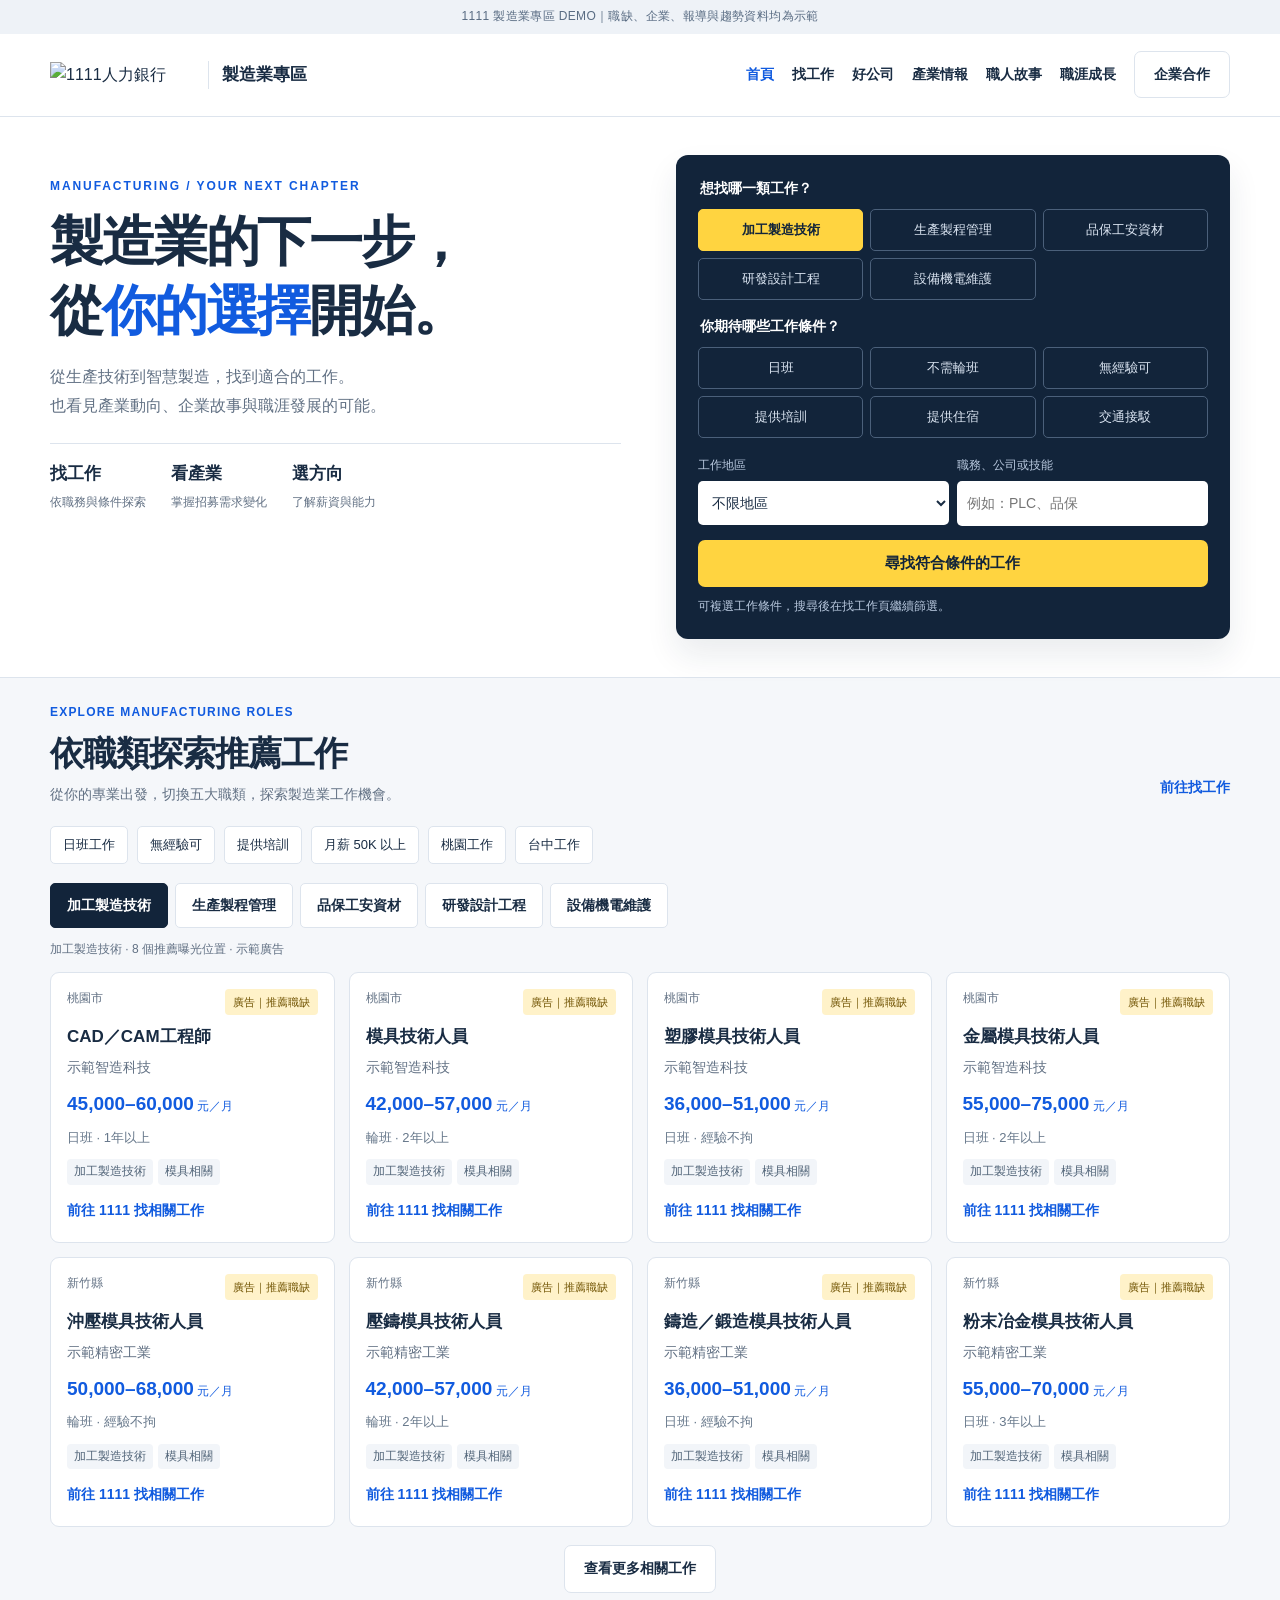
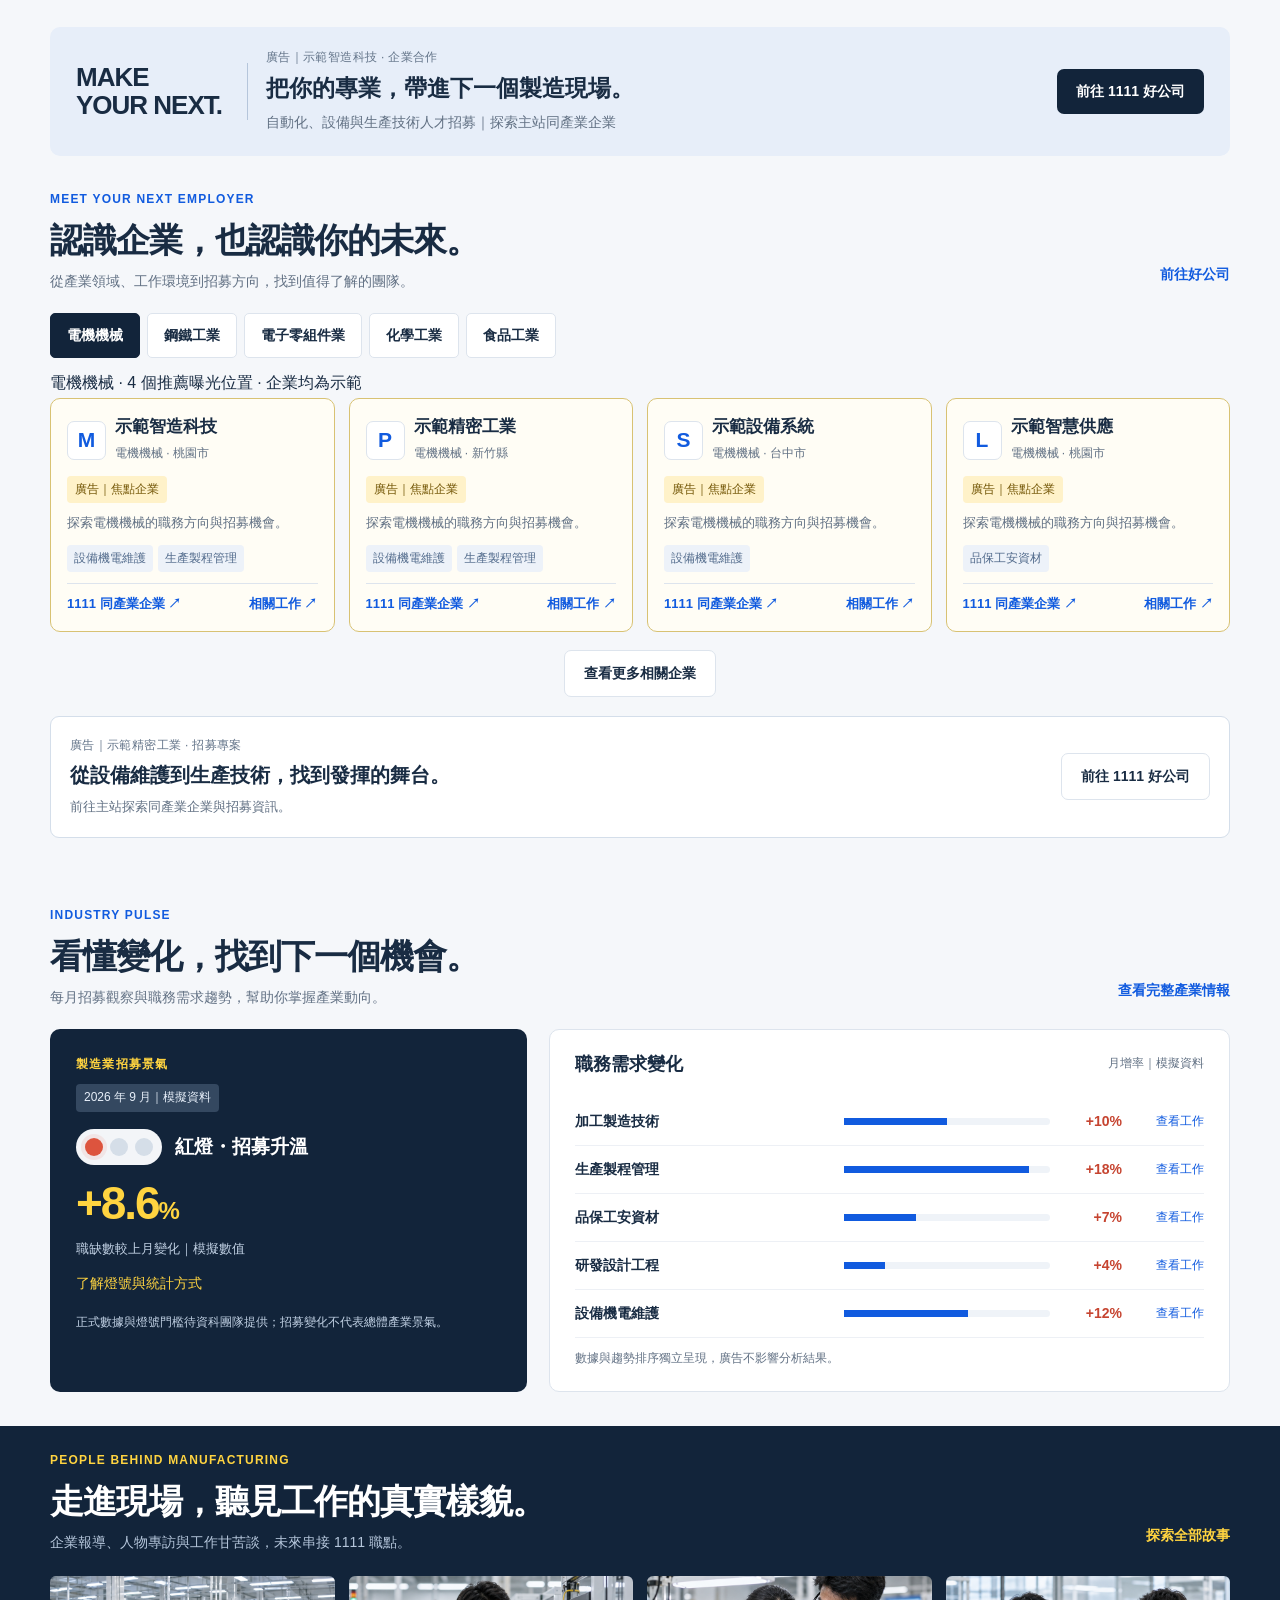
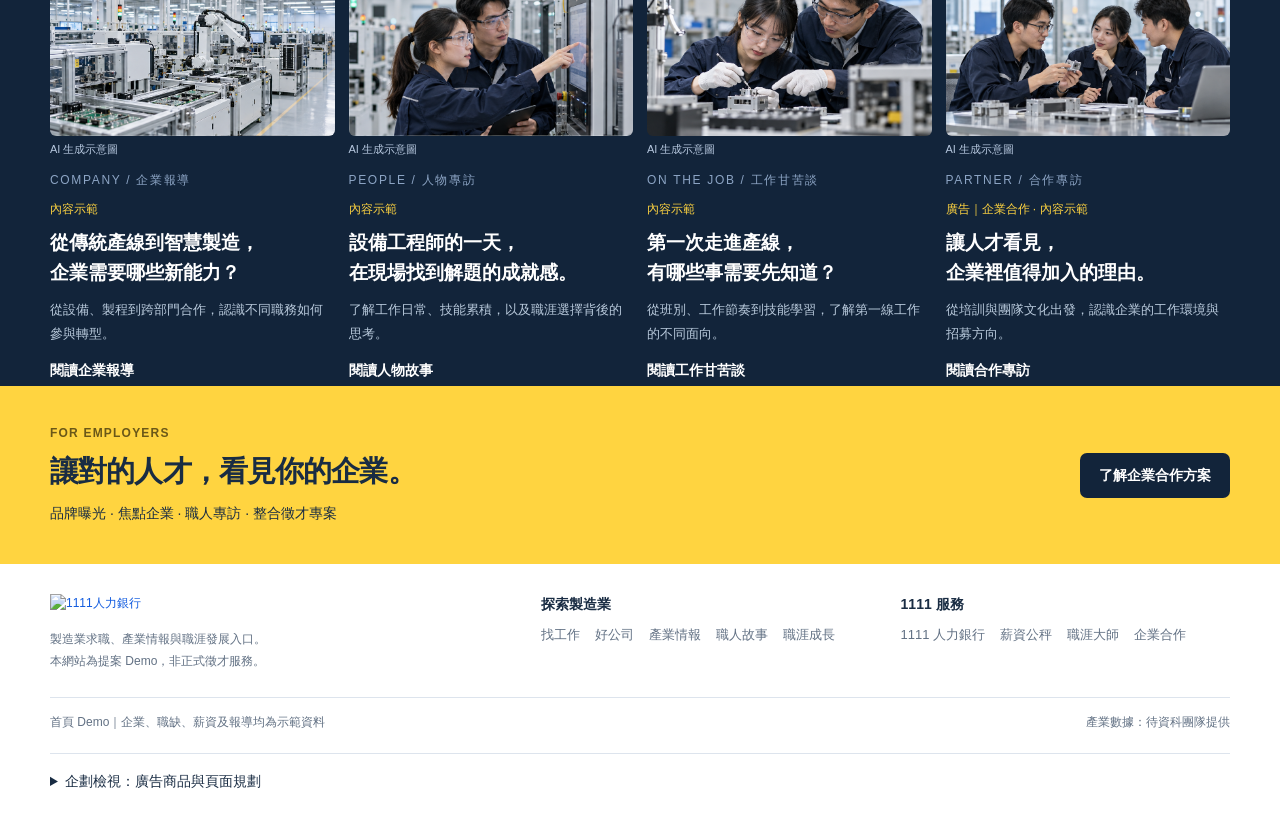
==== commit 0c494973: "Add files via upload" ====
--- a/index.html
+++ b/index.html
@@ -34,36 +34,36 @@
 <body>
 <a class="skip" href="#opportunities">跳至工作機會入口</a>
 <div class="topnote">1111 製造業專區 DEMO｜職缺、企業、報導與趨勢資料均為示範</div>
-<header class="header"><div class="wrap headinner"><a href="index.html" class="brand" aria-label="1111製造業專區首頁"><img class="official-logo" src="https://www.1111.com.tw/_nuxt/logo.B8-ho3f5.svg" alt="1111人力銀行"><span class="brandtitle">製造業專區</span></a><button class="btn outline menu" id="menuButton" aria-expanded="false" aria-controls="mainNav">選單</button><nav class="nav" id="mainNav" aria-label="主要導覽"><a href="index.html" aria-current="page">首頁</a><a href="jobs.html?v=20261004-story-tabs">找工作</a><a href="companies.html">好公司</a><a href="trends.html">產業情報</a><a href="articles.html">職人故事</a><a href="career.html">職涯成長</a><a class="btn outline" href="business.html">企業合作</a></nav></div></header>
+<header class="header"><div class="wrap headinner"><a href="index.html" class="brand" aria-label="1111製造業專區首頁"><img class="official-logo" src="https://www.1111.com.tw/_nuxt/logo.B8-ho3f5.svg" alt="1111人力銀行"><span class="brandtitle">製造業專區</span></a><button class="btn outline menu" id="menuButton" aria-expanded="false" aria-controls="mainNav">選單</button><nav class="nav" id="mainNav" aria-label="主要導覽"><a href="index.html" aria-current="page">首頁</a><a href="jobs.html?v=20261005-category-map">找工作</a><a href="companies.html">好公司</a><a href="trends.html">產業情報</a><a href="articles.html">職人故事</a><a href="career.html">職涯成長</a><a class="btn outline" href="business.html">企業合作</a></nav></div></header>
 <main>
 <section class="hero"><div class="wrap herogrid"><div class="hero-intro"><div class="eyebrow">MANUFACTURING / YOUR NEXT CHAPTER</div><h1>製造業的下一步，<br>從<span>你的選擇</span>開始。</h1><p>從生產技術到智慧製造，找到適合的工作。<br>也看見產業動向、企業故事與職涯發展的可能。</p><div class="hero-caption"><div><b>找工作</b><span>依職務與條件探索</span></div><div><b>看產業</b><span>掌握招募需求變化</span></div><div><b>選方向</b><span>了解薪資與能力</span></div></div></div>
-<form class="finder" action="jobs.html" method="get" id="homeSearch"><input type="hidden" name="v" value="20261004-story-tabs"><fieldset><legend>想找哪一類工作？</legend><div class="choice-grid" id="homeTopicChoices"></div></fieldset>
+<form class="finder" action="jobs.html" method="get" id="homeSearch"><input type="hidden" name="v" value="20261005-category-map"><fieldset><legend>想找哪一類工作？</legend><div class="choice-grid" id="homeTopicChoices"></div></fieldset>
 <fieldset><legend>你期待哪些工作條件？</legend><div class="choice-grid"><label class="choice"><input type="checkbox" name="conditions" value="day-shift"><span>日班</span></label><label class="choice"><input type="checkbox" name="conditions" value="no-rotation"><span>不需輪班</span></label><label class="choice"><input type="checkbox" name="conditions" value="entry-level"><span>無經驗可</span></label><label class="choice"><input type="checkbox" name="conditions" value="training"><span>提供培訓</span></label><label class="choice"><input type="checkbox" name="conditions" value="dormitory"><span>提供住宿</span></label><label class="choice"><input type="checkbox" name="conditions" value="shuttle"><span>交通接駁</span></label></div></fieldset>
 <div class="finder-bottom"><label><span class="label">工作地區</span><select name="region" aria-label="工作地區"><option value="">不限地區</option><option>桃園市</option><option>新竹縣</option><option>新竹市</option><option>台中市</option><option>台南市</option><option>高雄市</option></select></label><label><span class="label">職務、公司或技能</span><input type="search" name="keyword" placeholder="例如：PLC、品保" aria-label="職務公司或技能關鍵字"></label></div><button class="btn yellow" type="submit">尋找符合條件的工作</button><p class="finder-note">可複選工作條件，搜尋後在找工作頁繼續篩選。</p></form></div></section>
 <div class="main">
-<section class="section" id="opportunities"><div class="wrap"><div class="sectop"><div><div class="kicker">EXPLORE MANUFACTURING ROLES</div><h2>依職類探索推薦工作</h2><p>從你的專業出發，切換五大職類，探索製造業工作機會。</p></div><a class="textlink" href="jobs.html?v=20261004-story-tabs">前往找工作</a></div><div><div class="conditions"><a href="jobs.html?conditions=day-shift&amp;v=20261004-story-tabs">日班工作</a><a href="jobs.html?conditions=entry-level&amp;v=20261004-story-tabs">無經驗可</a><a href="jobs.html?conditions=training&amp;v=20261004-story-tabs">提供培訓</a><a href="jobs.html?salaryMin=50000&amp;v=20261004-story-tabs">月薪 50K 以上</a><a href="jobs.html?region=%E6%A1%83%E5%9C%92%E5%B8%82&amp;v=20261004-story-tabs">桃園工作</a><a href="jobs.html?region=%E5%8F%B0%E4%B8%AD%E5%B8%82&amp;v=20261004-story-tabs">台中工作</a></div><div class="jobtabs" role="tablist" aria-label="推薦工作職類" id="homeJobTabs"></div><p class="count" id="homeJobCount" role="status"></p><div class="jobgrid" id="homeJobs" role="tabpanel" aria-label="推薦工作"></div><div class="jobs-more"><a class="btn outline" id="homeJobsMore" href="jobs.html?v=20261004-story-tabs">查看更多相關工作</a></div></div></div></section>
+<section class="section" id="opportunities"><div class="wrap"><div class="sectop"><div><div class="kicker">EXPLORE MANUFACTURING ROLES</div><h2>依職類探索推薦工作</h2><p>從你的專業出發，切換五大職類，探索製造業工作機會。</p></div><a class="textlink" href="jobs.html?v=20261005-category-map">前往找工作</a></div><div><div class="conditions"><a href="jobs.html?conditions=day-shift&amp;v=20261005-category-map">日班工作</a><a href="jobs.html?conditions=entry-level&amp;v=20261005-category-map">無經驗可</a><a href="jobs.html?conditions=training&amp;v=20261005-category-map">提供培訓</a><a href="jobs.html?salaryMin=50000&amp;v=20261005-category-map">月薪 50K 以上</a><a href="jobs.html?region=%E6%A1%83%E5%9C%92%E5%B8%82&amp;v=20261005-category-map">桃園工作</a><a href="jobs.html?region=%E5%8F%B0%E4%B8%AD%E5%B8%82&amp;v=20261005-category-map">台中工作</a></div><div class="jobtabs" role="tablist" aria-label="推薦工作職類" id="homeJobTabs"></div><p class="count" id="homeJobCount" role="status"></p><div class="jobgrid" id="homeJobs" role="tabpanel" aria-label="推薦工作"></div><div class="jobs-more"><a class="btn outline" id="homeJobsMore" href="jobs.html?v=20261005-category-map">查看更多相關工作</a></div></div></div></section>
 <section class="section"><div class="wrap brandad"><div class="adleft"><div class="admonogram">MAKE<br>YOUR NEXT.</div><div><div class="admark">廣告｜示範智造科技 · 企業合作</div><h3>把你的專業，帶進下一個製造現場。</h3><p>自動化、設備與生產技術人才招募｜探索主站同產業企業</p></div></div><a class="btn" href="https://www.1111.com.tw/search/corp?t0=111200">前往 1111 好公司</a></div></section>
 <section class="section" id="companies" style="padding-top:0"><div class="wrap"><div class="sectop"><div><div class="kicker">MEET YOUR NEXT EMPLOYER</div><h2>認識企業，也認識你的未來。</h2><p>從產業領域、工作環境到招募方向，找到值得了解的團隊。</p></div><a class="textlink" href="companies.html">前往好公司</a></div><div class="jobtabs" role="tablist" aria-label="推薦企業產業" id="homeCompanyTabs"></div><p class="count" id="homeCompanyCount" role="status"></p><div class="companies" id="homeCompanies" role="tabpanel" aria-label="推薦企業"></div><div class="jobs-more"><a class="btn outline" id="homeCompaniesMore" href="companies.html">查看更多相關企業</a></div><div class="adstrip"><div><div class="admark">廣告｜示範精密工業 · 招募專案</div><h3>從設備維護到生產技術，找到發揮的舞台。</h3><p>前往主站探索同產業企業與招募資訊。</p></div><a class="btn outline" href="https://www.1111.com.tw/search/corp?t0=111200">前往 1111 好公司</a></div></div></section>
 </div>
+<section class="section" id="market"><div class="wrap"><div class="sectop"><div><div class="kicker">INDUSTRY PULSE</div><h2>看懂變化，找到下一個機會。</h2><p>每月招募觀察與職務需求趨勢，幫助你掌握產業動向。</p></div><a class="textlink" href="trends.html">查看完整產業情報</a></div><div class="pulse"><article class="pulse-summary"><div class="kicker">製造業招募景氣</div><span class="chip">2026 年 9 月｜模擬資料</span><div class="lamp" style="margin-top:17px"><div class="lamps" aria-hidden="true"><span class="lampdot hot"></span><span class="lampdot"></span><span class="lampdot"></span></div><span style="font-size:19px;font-weight:750">紅燈・招募升溫</span></div><div class="bigvalue">+8.6<span style="font-size:24px">%</span></div><p>職缺數較上月變化｜模擬數值</p><a href="trends.html#method">了解燈號與統計方式</a><p style="font-size:12px;margin-top:15px">正式數據與燈號門檻待資科團隊提供；招募變化不代表總體產業景氣。</p></article><article class="panel pulse-table"><div class="markethead"><h3>職務需求變化</h3><span class="fine">月增率｜模擬資料</span></div><div class="trendrow"><a href="jobs.html?topic=fabrication&amp;v=20261005-category-map">加工製造技術</a><div class="track"><i style="width:50%"></i></div><span class="rate">+10%</span><a class="rowlink" href="jobs.html?topic=fabrication&amp;v=20261005-category-map">查看工作</a></div><div class="trendrow"><a href="jobs.html?topic=production&amp;v=20261005-category-map">生產製程管理</a><div class="track"><i style="width:90%"></i></div><span class="rate">+18%</span><a class="rowlink" href="jobs.html?topic=production&amp;v=20261005-category-map">查看工作</a></div><div class="trendrow"><a href="jobs.html?topic=quality&amp;v=20261005-category-map">品保工安資材</a><div class="track"><i style="width:35%"></i></div><span class="rate">+7%</span><a class="rowlink" href="jobs.html?topic=quality&amp;v=20261005-category-map">查看工作</a></div><div class="trendrow"><a href="jobs.html?topic=research&amp;v=20261005-category-map">研發設計工程</a><div class="track"><i style="width:20%"></i></div><span class="rate">+4%</span><a class="rowlink" href="jobs.html?topic=research&amp;v=20261005-category-map">查看工作</a></div><div class="trendrow"><a href="jobs.html?topic=equipment&amp;v=20261005-category-map">設備機電維護</a><div class="track"><i style="width:60%"></i></div><span class="rate">+12%</span><a class="rowlink" href="jobs.html?topic=equipment&amp;v=20261005-category-map">查看工作</a></div><p class="method">數據與趨勢排序獨立呈現，廣告不影響分析結果。</p></article></div></div></section>
+<div class="main">
 <section class="section stories" id="stories"><div class="wrap"><div class="sectop"><div><div class="kicker">PEOPLE BEHIND MANUFACTURING</div><h2>走進現場，聽見工作的真實樣貌。</h2><p>企業報導、人物專訪與工作甘苦談，未來串接 1111 職點。</p></div><a class="textlink" style="color:var(--yellow)" href="articles.html">探索全部故事</a></div><div class="storygrid"><article class="story"><div class="story-image-wrap"><div class="story-image image-factory" role="img" aria-label="製造業工作場景 AI 示意圖"></div><span class="image-credit">AI 生成示意圖</span></div><span class="story-no">COMPANY / 企業報導</span><span class="category">內容示範</span><h3>從傳統產線到智慧製造，<br>企業需要哪些新能力？</h3><p>從設備、製程到跨部門合作，認識不同職務如何參與轉型。</p><a class="textlink" href="article.html?id=smart-factory">閱讀企業報導</a></article><article class="story"><div class="story-image-wrap"><div class="story-image image-engineers" role="img" aria-label="製造業工作場景 AI 示意圖"></div><span class="image-credit">AI 生成示意圖</span></div><span class="story-no">PEOPLE / 人物專訪</span><span class="category">內容示範</span><h3>設備工程師的一天，<br>在現場找到解題的成就感。</h3><p>了解工作日常、技能累積，以及職涯選擇背後的思考。</p><a class="textlink" href="article.html?id=equipment-engineer">閱讀人物故事</a></article><article class="story"><div class="story-image-wrap"><div class="story-image image-training" role="img" aria-label="製造業工作場景 AI 示意圖"></div><span class="image-credit">AI 生成示意圖</span></div><span class="story-no">ON THE JOB / 工作甘苦談</span><span class="category">內容示範</span><h3>第一次走進產線，<br>有哪些事需要先知道？</h3><p>從班別、工作節奏到技能學習，了解第一線工作的不同面向。</p><a class="textlink" href="article.html?id=first-production-job">閱讀工作甘苦談</a></article><article class="story"><div class="story-image-wrap"><div class="story-image image-team" role="img" aria-label="製造業工作場景 AI 示意圖"></div><span class="image-credit">AI 生成示意圖</span></div><span class="story-no">PARTNER / 合作專訪</span><span class="category">廣告｜企業合作 · 內容示範</span><h3>讓人才看見，<br>企業裡值得加入的理由。</h3><p>從培訓與團隊文化出發，認識企業的工作環境與招募方向。</p><a class="textlink" href="article.html?id=employer-story">閱讀合作專訪</a></article></div></div></section>
-<div class="main">
-<section class="section" id="market"><div class="wrap"><div class="sectop"><div><div class="kicker">INDUSTRY PULSE</div><h2>看懂變化，找到下一個機會。</h2><p>每月招募觀察與職務需求趨勢，幫助你掌握產業動向。</p></div><a class="textlink" href="trends.html">查看完整產業情報</a></div><div class="pulse"><article class="pulse-summary"><div class="kicker">製造業招募景氣</div><span class="chip">2026 年 9 月｜模擬資料</span><div class="lamp" style="margin-top:17px"><div class="lamps" aria-hidden="true"><span class="lampdot hot"></span><span class="lampdot"></span><span class="lampdot"></span></div><span style="font-size:19px;font-weight:750">紅燈・招募升溫</span></div><div class="bigvalue">+8.6<span style="font-size:24px">%</span></div><p>職缺數較上月變化｜模擬數值</p><a href="trends.html#method">了解燈號與統計方式</a><p style="font-size:12px;margin-top:15px">正式數據與燈號門檻待資科團隊提供；招募變化不代表總體產業景氣。</p></article><article class="panel pulse-table"><div class="markethead"><h3>職務需求變化</h3><span class="fine">月增率｜模擬資料</span></div><div class="trendrow"><a href="jobs.html?keyword=%E7%94%9F%E7%94%A2%E6%8A%80%E8%A1%93%E5%B7%A5%E7%A8%8B%E5%B8%AB&amp;v=20261004-story-tabs">生產技術工程師</a><div class="track"><i style="width:90%"></i></div><span class="rate">+18%</span><a class="rowlink" href="jobs.html?keyword=%E7%94%9F%E7%94%A2%E6%8A%80%E8%A1%93%E5%B7%A5%E7%A8%8B%E5%B8%AB&amp;v=20261004-story-tabs">查看工作</a></div><div class="trendrow"><a href="jobs.html?category=%E8%87%AA%E5%8B%95%E5%8C%96&amp;v=20261004-story-tabs">自動化工程師</a><div class="track"><i style="width:60%"></i></div><span class="rate">+12%</span><a class="rowlink" href="jobs.html?category=%E8%87%AA%E5%8B%95%E5%8C%96&amp;v=20261004-story-tabs">查看工作</a></div><div class="trendrow"><a href="jobs.html?category=%E5%93%81%E4%BF%9D%E5%93%81%E7%AE%A1&amp;v=20261004-story-tabs">品保工程師</a><div class="track"><i style="width:35%"></i></div><span class="rate">+7%</span><a class="rowlink" href="jobs.html?category=%E5%93%81%E4%BF%9D%E5%93%81%E7%AE%A1&amp;v=20261004-story-tabs">查看工作</a></div><div class="trendrow"><a href="jobs.html?keyword=%E6%A9%9F%E5%8F%B0%E6%93%8D%E4%BD%9C&amp;v=20261004-story-tabs">機台操作員</a><div class="track"><i style="width:30%;background:#8193ac"></i></div><span class="rate down">−6%</span><a class="rowlink" href="jobs.html?keyword=%E6%A9%9F%E5%8F%B0%E6%93%8D%E4%BD%9C&amp;v=20261004-story-tabs">查看工作</a></div><p class="method">數據與趨勢排序獨立呈現，廣告不影響分析結果。</p></article></div></div></section>
 </div>
 
 <section class="sales"><div class="wrap salesinner"><div><div class="kicker">FOR EMPLOYERS</div><h2>讓對的人才，看見你的企業。</h2><p>品牌曝光 · 焦點企業 · 職人專訪 · 整合徵才專案</p></div><a class="btn" href="business.html">了解企業合作方案</a></div></section>
 </main>
-<footer class="footer"><div class="wrap"><div class="footergrid"><div><a href="https://www.1111.com.tw/" target="_blank" rel="noopener noreferrer"><img class="official-logo" src="https://www.1111.com.tw/_nuxt/logo.B8-ho3f5.svg" alt="1111人力銀行"></a><p>製造業求職、產業情報與職涯發展入口。</p><p class="fine">本網站為提案 Demo，非正式徵才服務。</p></div><div><h3>探索製造業</h3><div class="footerlinks"><a href="jobs.html?v=20261004-story-tabs">找工作</a><a href="companies.html">好公司</a><a href="trends.html">產業情報</a><a href="articles.html">職人故事</a><a href="career.html">職涯成長</a></div></div><div><h3>1111 服務</h3><div class="footerlinks"><a href="https://www.1111.com.tw/" target="_blank" rel="noopener noreferrer">1111 人力銀行</a><a href="https://salary.1111.com.tw/17sp/" target="_blank" rel="noopener noreferrer">薪資公秤</a><a href="https://careermaster.1111.com.tw/" target="_blank" rel="noopener noreferrer">職涯大師</a><a href="business.html">企業合作</a></div></div></div><div class="subfooter"><span>首頁 Demo｜企業、職缺、薪資及報導均為示範資料</span><span>產業數據：待資科團隊提供</span></div><details><summary>企劃檢視：廣告商品與頁面規劃</summary><div class="tablewrap"><table><thead><tr><th>首頁版位</th><th>銷售商品</th><th>點擊目的地</th></tr></thead><tbody><tr><td>A01 首屏下品牌橫幅</td><td>品牌檔期／整合徵才專案</td><td>1111 主站企業</td></tr><tr><td>A02 職類頁籤推薦職缺</td><td>五組職類 × 八個曝光位置，可按職類／位置售賣</td><td>1111 主站職缺</td></tr><tr><td>A03 焦點企業</td><td>企業月包＋內容＋職缺</td><td>1111 主站企業</td></tr><tr><td>A04 企業招募專案橫幅</td><td>主題徵才曝光</td><td>1111 主站企業</td></tr><tr><td>A05 原生合作專訪</td><td>內容製作＋首頁露出</td><td>文章內頁＋企業與工作</td></tr></tbody></table></div><p style="margin-top:14px">完整找工作、好公司、產業情報、文章與職涯功能規劃為獨立頁面；首頁保留精選與導流。統計燈號與趨勢排序不作為付費曝光商品。</p></details></div></footer>
-<script src="assets/data.js?v=topics-20261003"></script>
+<footer class="footer"><div class="wrap"><div class="footergrid"><div><a href="https://www.1111.com.tw/" target="_blank" rel="noopener noreferrer"><img class="official-logo" src="https://www.1111.com.tw/_nuxt/logo.B8-ho3f5.svg" alt="1111人力銀行"></a><p>製造業求職、產業情報與職涯發展入口。</p><p class="fine">本網站為提案 Demo，非正式徵才服務。</p></div><div><h3>探索製造業</h3><div class="footerlinks"><a href="jobs.html?v=20261005-category-map">找工作</a><a href="companies.html">好公司</a><a href="trends.html">產業情報</a><a href="articles.html">職人故事</a><a href="career.html">職涯成長</a></div></div><div><h3>1111 服務</h3><div class="footerlinks"><a href="https://www.1111.com.tw/" target="_blank" rel="noopener noreferrer">1111 人力銀行</a><a href="https://salary.1111.com.tw/17sp/" target="_blank" rel="noopener noreferrer">薪資公秤</a><a href="https://careermaster.1111.com.tw/" target="_blank" rel="noopener noreferrer">職涯大師</a><a href="business.html">企業合作</a></div></div></div><div class="subfooter"><span>首頁 Demo｜企業、職缺、薪資及報導均為示範資料</span><span>產業數據：待資科團隊提供</span></div><details><summary>企劃檢視：廣告商品與頁面規劃</summary><div class="tablewrap"><table><thead><tr><th>首頁版位</th><th>銷售商品</th><th>點擊目的地</th></tr></thead><tbody><tr><td>A01 首屏下品牌橫幅</td><td>品牌檔期／整合徵才專案</td><td>1111 主站企業</td></tr><tr><td>A02 職類頁籤推薦職缺</td><td>五組職類 × 八個曝光位置，可按職類／位置售賣</td><td>1111 主站職缺</td></tr><tr><td>A03 焦點企業</td><td>企業月包＋內容＋職缺</td><td>1111 主站企業</td></tr><tr><td>A04 企業招募專案橫幅</td><td>主題徵才曝光</td><td>1111 主站企業</td></tr><tr><td>A05 原生合作專訪</td><td>內容製作＋首頁露出</td><td>文章內頁＋企業與工作</td></tr></tbody></table></div><p style="margin-top:14px">完整找工作、好公司、產業情報、文章與職涯功能規劃為獨立頁面；首頁保留精選與導流。統計燈號與趨勢排序不作為付費曝光商品。</p></details></div></footer>
+<script src="assets/data.js?v=20261005-category-map"></script>
 <script>
 'use strict';
 // 全站相同的 category / region / conditions / keyword 參數供後續獨立頁接續使用。
 const escapeHTML=s=>String(s).replace(/[&<>"']/g,c=>({'&':'&amp;','<':'&lt;','>':'&gt;','"':'&quot;',"'":'&#39;'}[c]));
-function jobsURL(params){return 'jobs.html?'+new URLSearchParams({...params,v:'20261004-story-tabs'}).toString();}
+function jobsURL(params){return 'jobs.html?'+new URLSearchParams({...params,v:'20261005-category-map'}).toString();}
 
 const HOME_DATA=window.DEMO_DATA,MAIN_LINKS=window.DEMO_LINKS;
 document.getElementById('homeTopicChoices').innerHTML=HOME_DATA.topicGroups.map((g,i)=>`<label class="choice"><input type="radio" name="topic" value="${g.id}" ${i===0?'checked':''}><span>${escapeHTML(g.name)}</span></label>`).join('');
 const tabList=document.getElementById('homeJobTabs');
-let activeGroup='production';
+let activeGroup='fabrication';
 function renderHomeJobs(groupId){
  const group=HOME_DATA.topicGroups.find(g=>g.id===groupId)||HOME_DATA.topicGroups[0]; activeGroup=group.id;
  tabList.innerHTML=HOME_DATA.topicGroups.map(g=>`<button type="button" role="tab" id="jobtab-${g.id}" aria-controls="homeJobs" aria-selected="${g.id===activeGroup}" tabindex="${g.id===activeGroup?'0':'-1'}" data-job-group="${g.id}">${g.name}</button>`).join('');
@@ -71,13 +71,13 @@
  document.getElementById('homeJobs').setAttribute('aria-labelledby','jobtab-'+group.id);
  document.getElementById('homeJobCount').textContent=group.name+' · '+placements.length+' 個推薦曝光位置 · 示範廣告';
  document.getElementById('homeJobs').innerHTML=placements.map(p=>{const j=HOME_DATA.jobs.find(j=>j.id===p.job),c=HOME_DATA.companies.find(c=>c.id===j.company),detail=MAIN_LINKS.job(j);return `<article class="job sponsored" data-placement="${p.placement}"><div class="jobtop"><span>${j.region}</span><span class="chip ad">廣告｜推薦職缺</span></div><h3><a href="${escapeHTML(detail)}">${escapeHTML(j.title)}</a></h3><p class="companyname"><a href="${escapeHTML(MAIN_LINKS.company(c))}">${c.name}</a></p><div class="salary">${j.min.toLocaleString('zh-TW')}–${j.max.toLocaleString('zh-TW')}<span style="font-size:12px;font-weight:400"> 元／月</span></div><p class="jobmeta">${j.shift} · ${j.experience}</p><div class="jobtags">${j.tags.map(t=>`<span>${escapeHTML(t)}</span>`).join('')}</div><a class="textlink" href="${escapeHTML(detail)}">前往 1111 找相關工作</a></article>`;}).join('');
- document.getElementById('homeJobsMore').href='jobs.html?'+new URLSearchParams({topic:group.id,v:'20261004-story-tabs'}).toString();
+ document.getElementById('homeJobsMore').href='jobs.html?'+new URLSearchParams({topic:group.id,v:'20261005-category-map'}).toString();
 }
 tabList.addEventListener('click',e=>{const b=e.target.closest('[data-job-group]');if(b){renderHomeJobs(b.dataset.jobGroup);document.getElementById('jobtab-'+activeGroup).focus();}});
 tabList.addEventListener('keydown',e=>{if(!['ArrowLeft','ArrowRight','Home','End'].includes(e.key))return;e.preventDefault();const groups=HOME_DATA.topicGroups,index=groups.findIndex(g=>g.id===activeGroup);let next=e.key==='Home'?0:e.key==='End'?groups.length-1:(index+(e.key==='ArrowRight'?1:-1)+groups.length)%groups.length;renderHomeJobs(groups[next].id);document.getElementById('jobtab-'+activeGroup).focus();});
 renderHomeJobs(activeGroup);
 const companyTabs=document.getElementById('homeCompanyTabs');
-let activeIndustry='smart';
+let activeIndustry='machinery';
 function renderHomeCompanies(groupId){
  const group=HOME_DATA.homeCompanyGroups.find(g=>g.id===groupId)||HOME_DATA.homeCompanyGroups[0];activeIndustry=group.id;
  companyTabs.innerHTML=HOME_DATA.homeCompanyGroups.map(g=>`<button type="button" role="tab" id="companytab-${g.id}" aria-controls="homeCompanies" aria-selected="${g.id===activeIndustry}" tabindex="${g.id===activeIndustry?'0':'-1'}" data-company-group="${g.id}">${g.name}</button>`).join('');
